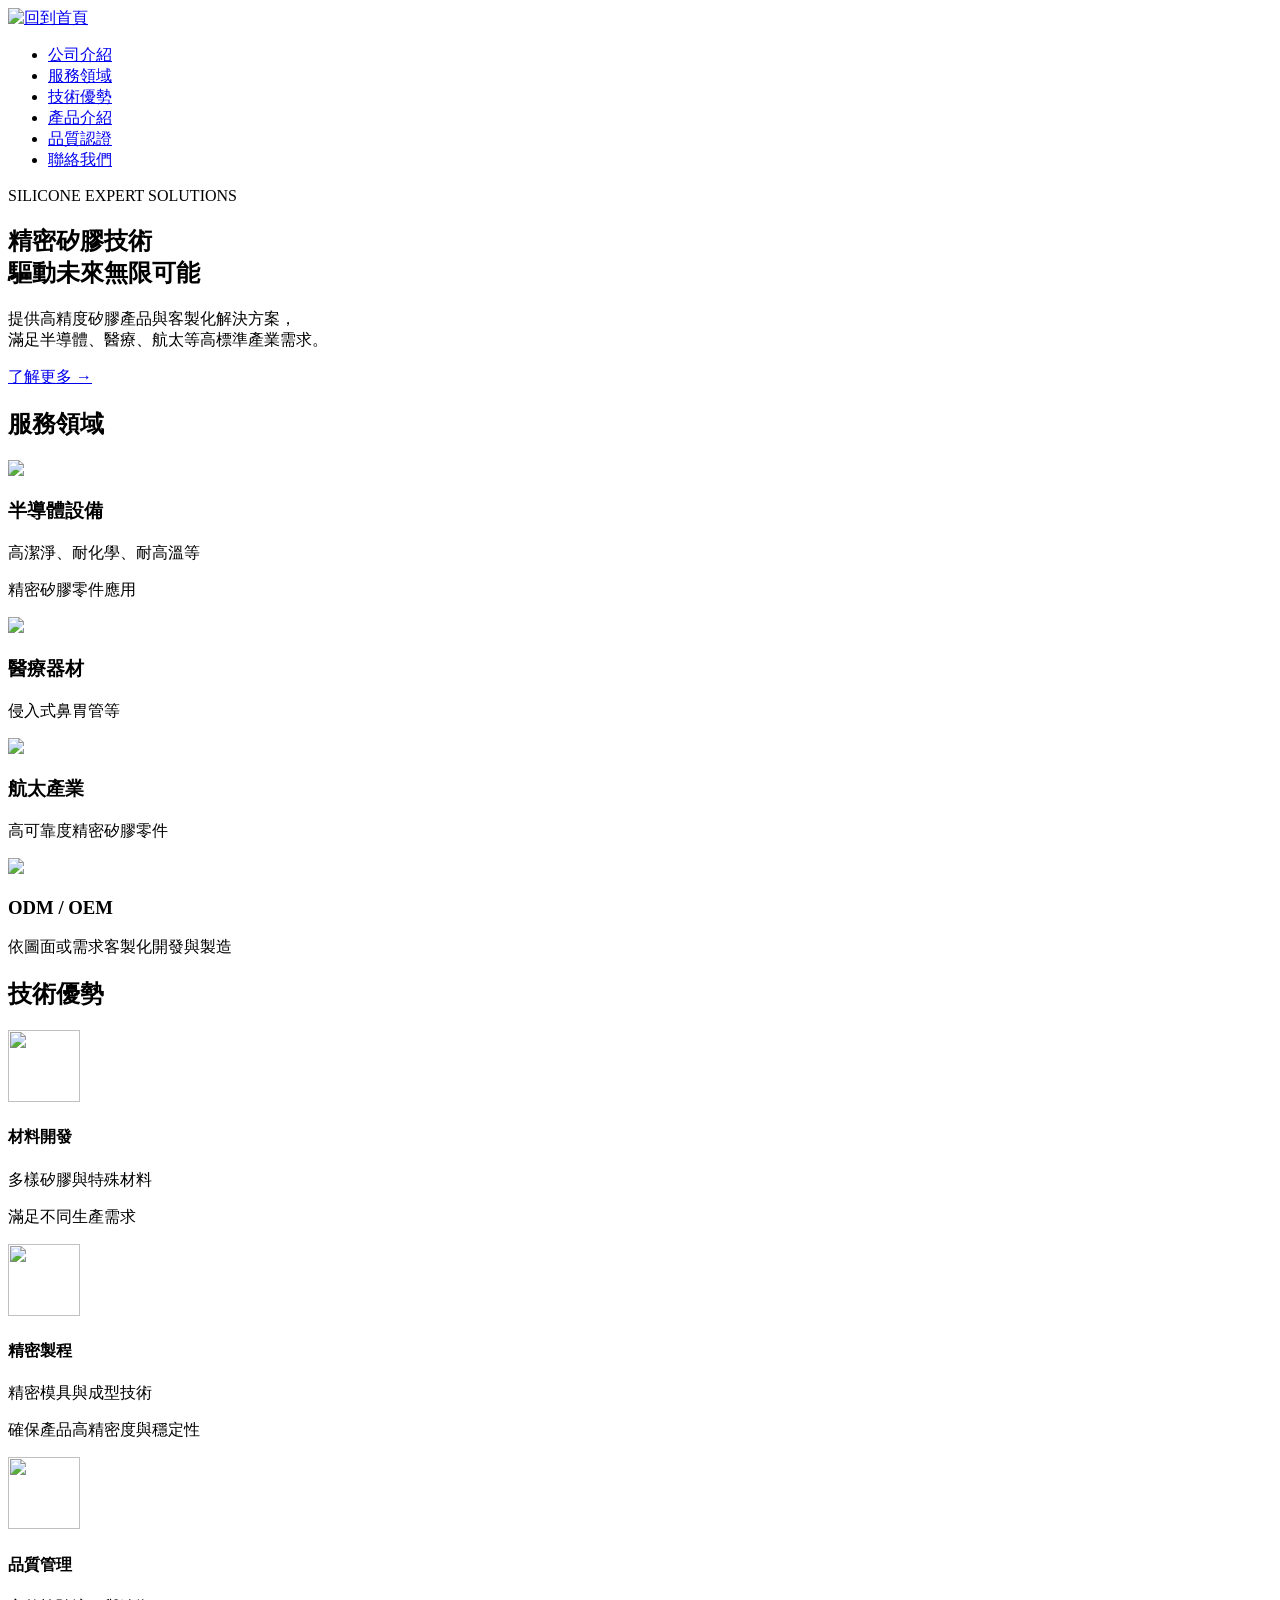
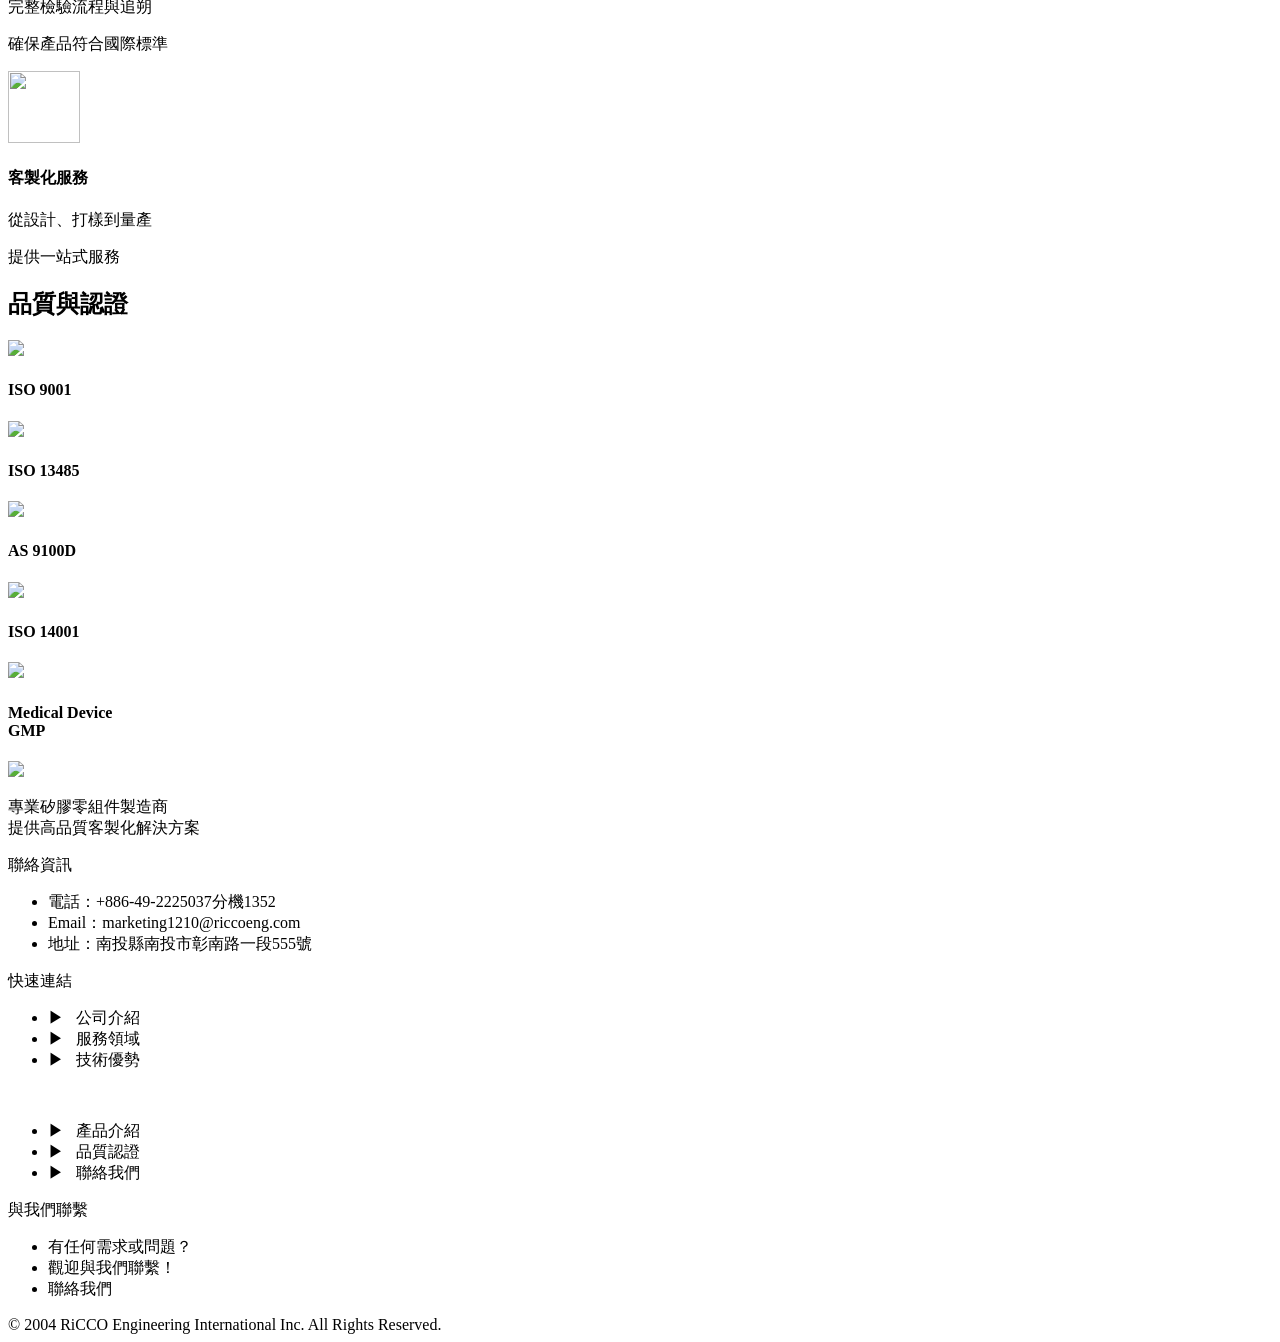
==== index.html @ 985fc5c7 "Add files via upload" ====
<!DOCTYPE html>
<html lang="zh-Hant">
<head>

<meta charset="UTF-8">
<meta name="viewport" content="width=device-width, initial-scale=1.0">
<title>瀛海矽康科技股份有限公司 | RiCCO Engineering International Inc.</title>    
<link rel="icon" href="images/favicon.ico" type="image/x-icon">
<link rel="stylesheet" href="css/style.css">

</head>

<body>

<header>
    <div class="navbar">

        <div class="logo">
		<a href="index.html">
			<img src="images/RiCCO-LOGO(去背).png" alt="回到首頁" width="40%">
		</a>		
        </div>

        <ul class="menu">
            <li><a href="#">公司介紹</a></li>
            <li><a href="#">服務領域</a></li>
            <li><a href="#">技術優勢</a></li>
            <li><a href="#">產品介紹</a></li>
            <li><a href="#">品質認證</a></li>	
            <li><a href="#">聯絡我們</a></li>
        </ul>

    </div>
</header>

<section class="hero" 
style="background-image:url('images/官網首頁.png');">

    <div class="hero-content">

        <div class="hero-text">

            <div class="hero-small">
                SILICONE EXPERT SOLUTIONS
            </div>

            <h1>
                精密矽膠技術<br>
                驅動未來無限可能
            </h1>

            <p>
                提供高精度矽膠產品與客製化解決方案&#65292;<br>
                滿足半導體&#12289;醫療&#12289;航太等高標準產業需求&#12290;
			</p>

            <a href="#" class="btn">
                了解更多 →
            </a>

        </div>

    </div>

</section>

<section>

	<div class="container">

	<h2 class="section-title">
	服務領域
	</h2>

	<div class="services">

	<div class="card">
	<img src="images/首頁領域_半導體領域.png">
	<div class="card-body">
	<h3>半導體設備</h3>
	<p>高潔淨&#12289;耐化學&#12289;耐高溫等</p>
	<p>精密矽膠零件應用</p>
	</div>
	</div>

	<div class="card">
	<img src="images/首頁領域_醫療器材.png">
	<div class="card-body">
	<h3>醫療器材</h3>
	<p>侵入式鼻胃管等</p>
	</div>
	</div>

	<div class="card">
	<img src="images/首頁領域_航太.png">
	<div class="card-body">
	<h3>航太產業</h3>
	<p>高可靠度精密矽膠零件</p>
	</div>
	</div>

	<div class="card">
	<img src="images/首頁領域_ODM_OEM.png">
	<div class="card-body">
	<h3>ODM / OEM</h3>
	<p>依圖面或需求客製化開發與製造</p>
	</div>
	</div>

	</div>

	</div>

</section>

<section>

	<div class="container">

		<h2 class="section-title">
		技術優勢
		</h2>

		<div class="advantages">

			<div class="adv">

				<div class="icon">
				<img src="images/icon_材料開發.png" width="72" height="72">
				</div>

				<div class="display-v">
				<h4>材料開發</h4>
				<p>多樣矽膠與特殊材料</p>
				<p>滿足不同生產需求</p>
				</div>

			</div>

			<div class="adv">

				<div class="icon">
				<img src="images/icon_精密製程.png" width="72" height="72">
				</div>

				<div class="display-v">
				<h4>精密製程</h4>
				<p>精密模具與成型技術</p>
				<p>確保產品高精密度與穩定性</p>
				</div>

			</div>

			<div class="adv">

				<div class="icon">
				<img src="images/icon_品質管理.png" width="72" height="72">
				</div>

				<div class="display-v">
				<h4>品質管理</h4>
				<p>完整檢驗流程與追朔</p>
				<p>確保產品符合國際標準</p>
				</div>

			</div>

			<div class="adv">

				<div class="icon">
				<img src="images/icon_客製化服務.png" width="72" height="72">
				</div>

				<div class="display-v">
				<h4>客製化服務</h4>
				<p>從設計&#12289;打樣到量產</p>
				<p>提供一站式服務</p>
				</div>

			</div>

		</div>

	</div>

</section>

<section class="cert-area">

		<div class="container">

		<h2 class="section-title">
		品質與認證
		</h2>

		<div class="certs">

		<div class="cert">
		<img src="https://cdn-icons-png.flaticon.com/512/190/190411.png">
		<h4>ISO 9001</h4>
		</div>

		<div class="cert">
		<img src="https://cdn-icons-png.flaticon.com/512/190/190411.png">
		<h4>ISO 13485</h4>
		</div>

		<div class="cert">
		<img src="https://cdn-icons-png.flaticon.com/512/190/190411.png">
		<h4>AS 9100D</h4>
		</div>

		<div class="cert">
		<img src="https://cdn-icons-png.flaticon.com/512/190/190411.png">
		<h4>ISO 14001</h4>
		</div>

		<div class="cert">
		<img src="https://cdn-icons-png.flaticon.com/512/190/190411.png">
		<h4>Medical Device<br>GMP</h4>
		</div>

		</div>

	</div>

</section>

<footer>

	<div class="footer-grid">

		<div>
			<div class="logo">
			<img src="images/RiCCO-LOGO(去背).png" width="40%">
			</div>

			<p>
			專業矽膠零組件製造商<br>提供高品質客製化解決方案
			</p>
		</div>
		
		<div>
			<div class="footer-title">聯絡資訊</div>
			<ul>
			<li>電話：+886-49-2225037分機1352</li>
			<li>Email：marketing1210@riccoeng.com</li>
			<li>地址：南投縣南投市彰南路一段555號</li>
			</ul>
		</div>

		<div>
			<div class="footer-title">快速連結</div>
			<ul>
			<li>&#9654 &nbsp; 公司介紹</li>
			<li>&#9654 &nbsp; 服務領域</li>
			<li>&#9654 &nbsp; 技術優勢</li>
			</ul>
		</div>

		<div>
			<div class="footer-title">&nbsp;</div>
			<ul>
			<li>&#9654 &nbsp; 產品介紹</li>
			<li>&#9654 &nbsp; 品質認證</li>
			<li>&#9654 &nbsp; 聯絡我們</li>
			</ul>
		</div>

		<div>
			<div class="footer-title">與我們聯繫</div>
			<ul>
			<li>有任何需求或問題？</li>
			<li>觀迎與我們聯繫！</li>
			<li>聯絡我們</li>
			</ul>
		</div>


	</div>

	<div class="copyright">
	© 2004 RiCCO Engineering International Inc. All Rights Reserved.
	</div>

</footer>

</body>
</html>
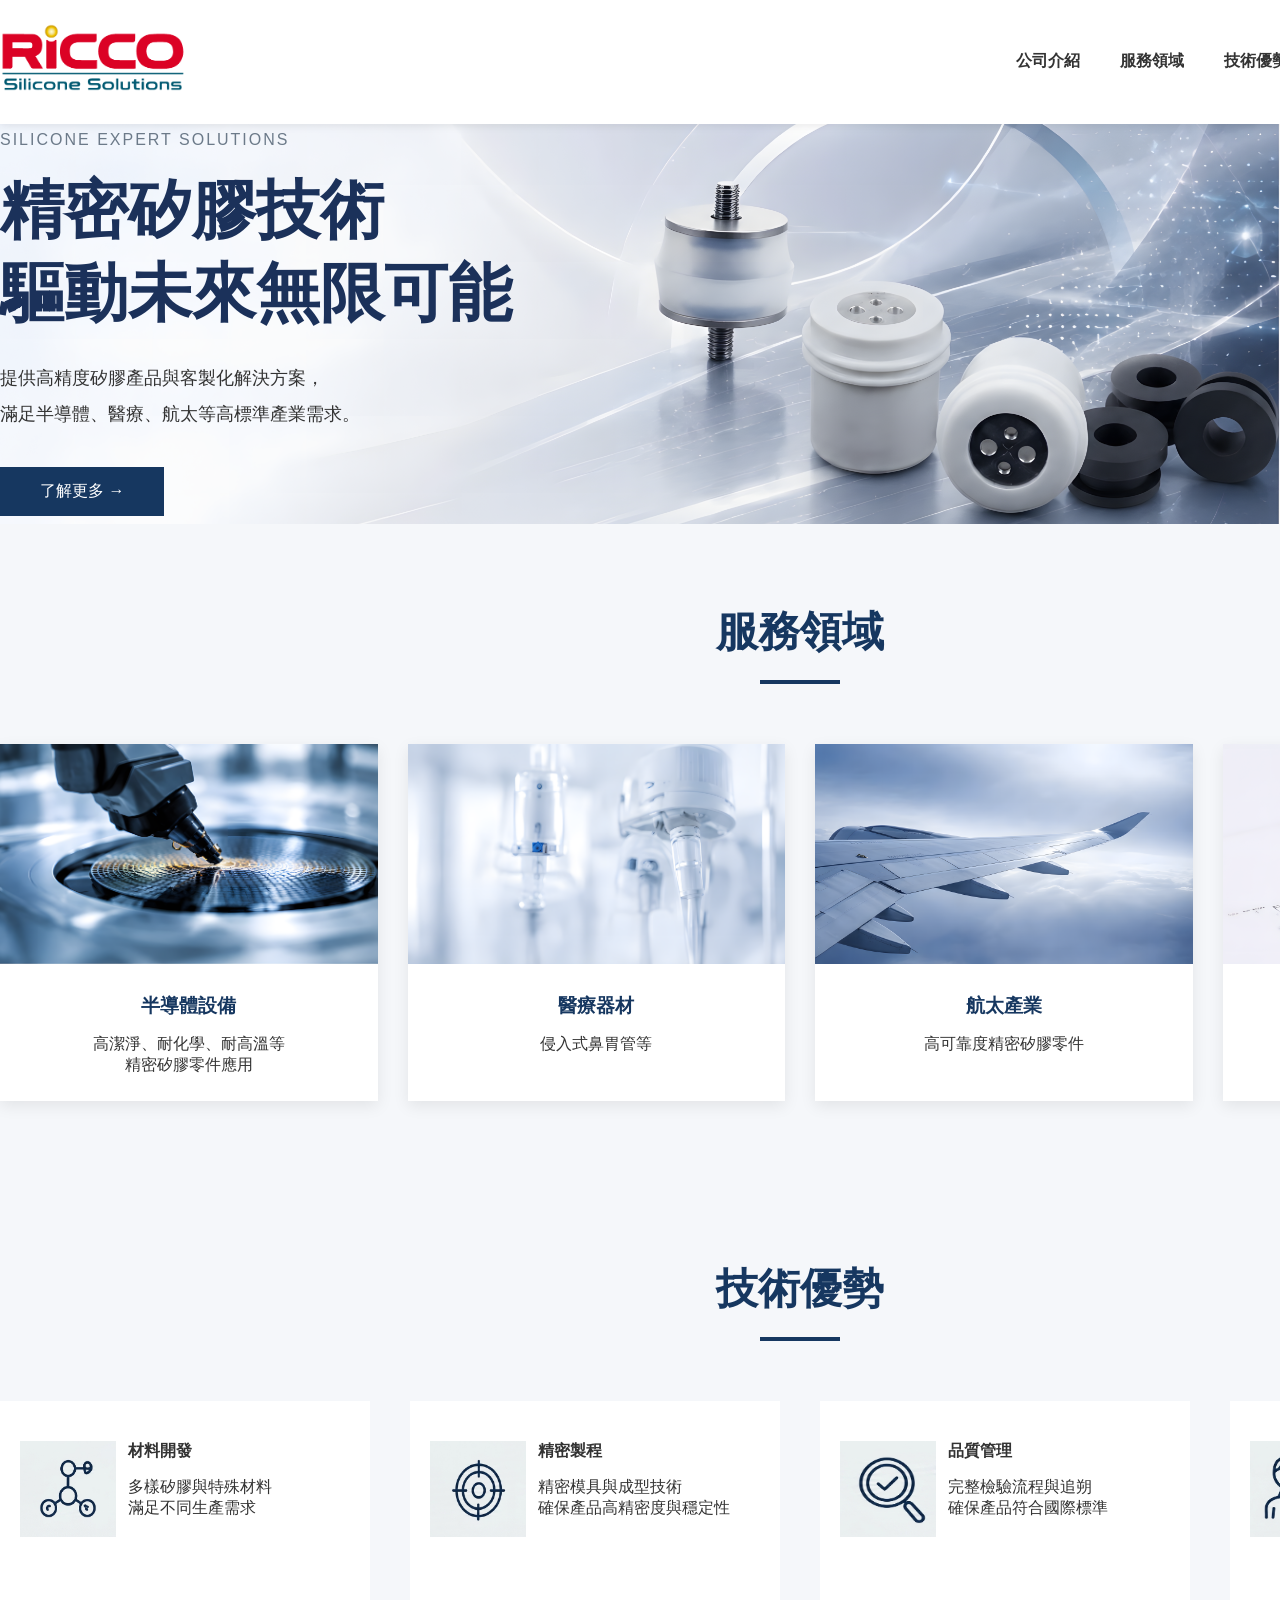
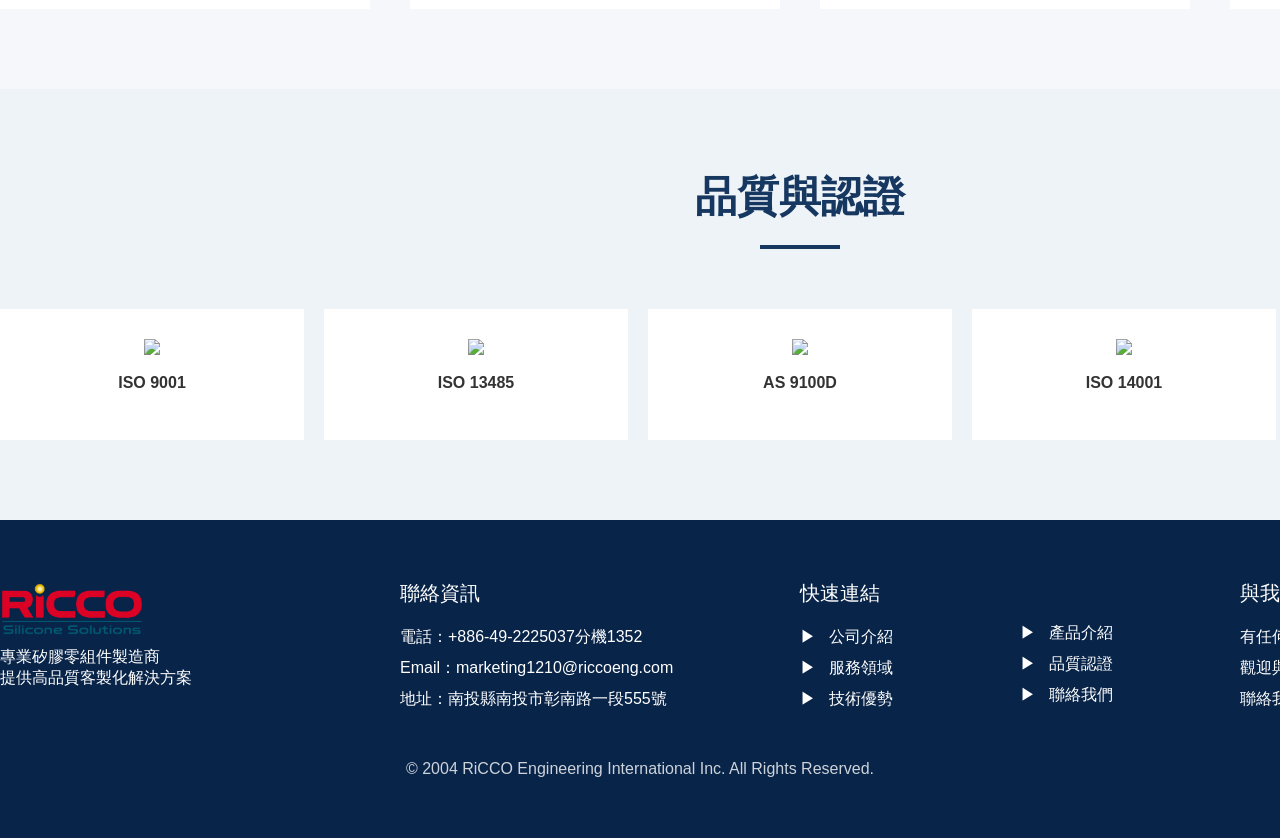
==== commit f59c87a5: "Add files via upload" ====
--- a/index.html
+++ b/index.html
@@ -22,11 +22,11 @@
         </div>
 
         <ul class="menu">
-            <li><a href="#">公司介紹</a></li>
+            <li><a href="company.html">公司介紹</a></li>
             <li><a href="#">服務領域</a></li>
             <li><a href="#">技術優勢</a></li>
-            <li><a href="#">產品介紹</a></li>
-            <li><a href="#">品質認證</a></li>	
+            <li><a href="product.html">產品介紹</a></li>
+            <li><a href="quality.html">品質認證</a></li>	
             <li><a href="#">聯絡我們</a></li>
         </ul>
 
@@ -126,7 +126,7 @@
 			<div class="adv">
 
 				<div class="icon">
-				<img src="images/icon_材料開發.png" width="72" height="72">
+				<img src="images/icon_材料開發.png" width="96" height="96">
 				</div>
 
 				<div class="display-v">
@@ -140,7 +140,7 @@
 			<div class="adv">
 
 				<div class="icon">
-				<img src="images/icon_精密製程.png" width="72" height="72">
+				<img src="images/icon_精密製程.png" width="96" height="96">
 				</div>
 
 				<div class="display-v">
@@ -154,7 +154,7 @@
 			<div class="adv">
 
 				<div class="icon">
-				<img src="images/icon_品質管理.png" width="72" height="72">
+				<img src="images/icon_品質管理.png" width="96" height="96">
 				</div>
 
 				<div class="display-v">
@@ -168,7 +168,7 @@
 			<div class="adv">
 
 				<div class="icon">
-				<img src="images/icon_客製化服務.png" width="72" height="72">
+				<img src="images/icon_客製化服務.png" width="96" height="96">
 				</div>
 
 				<div class="display-v">
--- a/css/style.css
+++ b/css/style.css
@@ -0,0 +1,649 @@
+*{
+    margin:0;
+    padding:0;
+    box-sizing:border-box;
+    font-family:'Inter', 'Noto Sans TC',sans-serif;
+}
+
+body{
+    background:#f5f7fa;
+    color:#333;
+}
+
+
+/* ===== Header ===== */
+
+header{
+    background:#fff;
+    box-shadow:0 2px 8px rgba(0,0,0,.08);
+    position:sticky;
+    top:0;
+    z-index:1000;
+}
+
+.navbar{
+    width:1600px; /* 1200px */
+    margin:auto;
+    display:flex;
+    justify-content:space-between;
+    align-items:center;
+    padding:20px 0;
+}
+
+.logo{
+    font-size:40px;
+    font-weight:bold;
+    color:#d71920;
+}
+
+.logo span{
+    color:#004a99;
+    display:block;
+    font-size:18px;
+}
+
+.menu{
+    display:flex;
+    list-style:none;
+    gap:40px;
+}
+
+.menu a{
+    text-decoration:none;
+    color:#333;
+    font-weight:600;
+}
+
+.menu a:hover{
+    color:#0b4ea2;
+}
+
+/* ===== Hero ===== */
+
+.hero{
+    height:400px;  /* 650px */
+    background-size:cover;
+    background-position:center;
+    display:flex;
+    align-items:center;
+}
+
+/*
+
+.hero{
+    height:400px; 
+    background:    
+    url('images/官網首頁.png')
+    center/cover;
+}
+
+*/
+
+.hero-content{
+    width:1600px; /* 1200px */
+    margin:auto;
+    height:100%;
+    display:flex;
+    align-items:center;
+}
+
+.hero-text{
+    max-width:600px;
+}
+
+.hero-small{
+    color:#6c7a89;
+    letter-spacing:2px;
+    margin-bottom:20px;
+}
+
+.hero h1{
+    font-size:64px;
+    color:#1b315a;
+    line-height:1.3;
+}
+
+.hero p{
+    margin-top:25px;
+    line-height:2;
+    font-size:18px;
+}
+
+.btn{
+    display:inline-block;
+    margin-top:35px;
+    padding:14px 40px;
+    background:#163760;
+    color:white;
+    text-decoration:none;
+}
+
+/* ===== Section ===== */
+
+section{
+    padding:80px 0;
+}
+
+.container{
+    width:1600px; /* 1200px */
+    margin:auto;
+}
+
+.section-title{
+    text-align:center;
+    font-size:42px;
+    color:#163760;
+    margin-bottom:60px;
+}
+
+.section-title:after{
+    content:"";
+    display:block;
+    width:80px;
+    height:4px;
+    background:#163760;
+    margin:20px auto;
+}
+
+/* ===== Services ===== */
+
+.services{
+    display:grid;
+    grid-template-columns:repeat(4,1fr);
+    gap:30px;
+}
+
+.card{
+    background:white;
+    overflow:hidden;
+    box-shadow:0 5px 15px rgba(0,0,0,.08);
+    transition:.3s;
+}
+
+.card:hover{
+    transform:translateY(-8px);
+}
+
+.card img{
+    width:100%;
+    height:220px;
+    object-fit:cover;
+}
+
+.card-body{
+    padding:25px;
+    text-align:center;
+}
+
+.card-body h3{
+    color:#163760;
+    margin-bottom:15px;
+}
+
+
+
+
+/* ===== Advantages ===== */
+
+.advantages{
+    display:grid;
+    grid-template-columns:repeat(4,1fr);
+    gap:40px;
+}
+
+.adv{
+	display:flex;
+    text-align:center;
+    background:white;
+    padding:40px 20px;
+	gap: 12px;	
+	
+}
+
+.icon{
+    font-size:50px;
+    color:#163760;
+    margin-bottom:20px;
+}
+
+.display-v{
+	display:flex;
+	flex-direction: column;
+	align-items: flex-start;	
+}
+
+
+.adv h4{
+    margin-bottom:15px;
+}
+
+/* ===== Certifications ===== */
+
+.cert-area{
+    background:#eef3f8;
+}
+
+.certs{
+    display:grid;
+    grid-template-columns:repeat(5,1fr);
+    gap:20px;
+}
+
+.cert{
+    background:white;
+    padding:30px;
+    text-align:center;
+}
+
+.cert img{
+    width:90px;
+    margin-bottom:15px;
+}
+
+/* ===== Footer ===== */
+
+footer{
+    background:#082449;
+    color:white;
+    padding:60px 0;
+}
+
+.footer-grid{
+    width:1600px;  /* 1200px */
+    margin:auto;
+    display:grid;
+    grid-template-columns:2fr 2fr 1fr 1fr 2fr;
+    gap:40px;
+}
+
+.footer-title{
+    margin-bottom:20px;
+    font-size:20px;
+}
+
+footer ul{
+    list-style:none;
+}
+
+footer li{
+    margin-bottom:10px;
+}
+
+footer a{
+    color:white;
+    text-decoration:none;
+}
+
+.copyright{
+    text-align:center;
+    margin-top:40px;
+    opacity:.8;
+}
+
+/* ===== Responsive ===== */
+
+@media(max-width:1200px){
+
+.container,
+.navbar,
+.footer-grid,
+.hero-content{
+    width:95%;
+}
+
+.services,
+.advantages,
+.certs{
+    grid-template-columns:repeat(2,1fr);
+}
+
+.hero h1{
+    font-size:48px;
+}
+}
+
+@media(max-width:768px){
+
+.menu{
+    display:none;
+}
+
+.services,
+.advantages,
+.certs{
+    grid-template-columns:1fr;
+}
+
+.hero{
+    height:500px;
+}
+
+.hero h1{
+    font-size:36px;
+}
+
+}
+
+/* =========================
+   Quality Page
+========================= */
+/*
+.quality-banner{
+    background:#eef4fa;
+    padding:80px 0;
+}
+*/
+.quality-banner{
+    height:400px;  /* 650px */
+    background-size:cover;
+    background-position:center;
+    display:flex;
+    align-items:center;
+}
+
+.quality-banner h1{
+    color:#163760;
+    font-size:58px;
+}
+
+.cert-summary{
+    padding:80px 0;
+}
+
+.cert-icons{
+    display:grid;
+    grid-template-columns:repeat(5,1fr);
+    gap:25px;
+}
+
+.cert-icon{
+    background:white;
+    border:1px solid #ddd;
+    text-align:center;
+    padding:30px;
+}
+
+.cert-icon img{
+    height:80px;
+    margin:auto;
+}
+
+.cert-gallery{
+    background:#fafafa;
+    padding:80px 0;
+}
+
+.gallery-grid{
+    display:grid;
+    grid-template-columns:repeat(4,1fr);
+    gap:25px;
+}
+
+.gallery-card{
+    background:white;
+    border:1px solid #ddd;
+}
+
+.gallery-card img{
+    height:280px;
+    width:100%;
+    object-fit:contain;
+}
+
+.gallery-info{
+    padding:20px;
+}
+
+
+/* =========================
+   Product Page
+========================= */
+
+/*
+.product-banner{
+    background:#eef4fa;
+    padding:80px 0;
+}
+*/
+
+.product-banner{
+    height:400px;  /* 650px */
+    background-size:cover;
+    background-position:center;
+    display:flex;
+    align-items:center;
+}
+
+.product-banner h1{
+    color:#163760;
+    font-size:58px;
+}
+
+.product-category{
+    padding:80px 0;
+}
+
+.category-grid{
+    display:grid;
+    grid-template-columns:repeat(3,1fr);
+    gap:25px;
+}
+
+.category-card{
+    border:1px solid #ddd;
+    background:white;
+    transition:.3s;
+}
+
+.category-card:hover{
+    transform:translateY(-5px);
+}
+
+.category-card.active{
+    border:3px solid #163760;
+}
+
+.category-card img{
+    height:220px;
+    width:100%;
+    object-fit:cover;
+}
+
+.category-card h3{
+    padding:15px;
+    color:#163760;
+}
+
+.category-card p{
+    padding:0 15px 20px;
+}
+
+/* =========================
+   Product Gallery
+========================= */
+
+.product-section{
+    background:#fafafa;
+    padding:80px 0;
+}
+
+.product-grid{
+    display:grid;
+    grid-template-columns:repeat(4,1fr);
+    gap:25px;
+}
+
+.product-card{
+    background:white;
+    border:1px solid #ddd;
+    text-align:center;
+    padding:20px;
+}
+
+.product-card img{
+    height:180px;
+    object-fit:contain;
+}
+
+/* =========================
+   Custom Capability
+========================= */
+
+.custom-section{
+    padding:80px 0;
+}
+
+.custom-grid{
+    display:grid;
+    grid-template-columns:repeat(4,1fr);
+    gap:25px;
+}
+
+.custom-item{
+    background:white;
+    border:1px solid #ddd;
+    text-align:center;
+    padding:30px;
+}
+
+.custom-item .icon{
+    font-size:48px;
+    margin-bottom:15px;
+}
+
+
+/* =========================
+   Company Banner
+========================= */
+
+.company-banner{
+    background:#eef4fa;
+    padding:80px 0;
+}
+
+.company-banner-grid{
+    display:grid;
+    grid-template-columns:1fr 1fr;
+    gap:50px;
+    align-items:center;
+}
+
+.company-banner h1{
+    font-size:58px;
+    color:#163760;
+    margin-bottom:20px;
+}
+
+/* =========================
+   About Company
+========================= */
+
+.about-company{
+    padding:80px 0;
+}
+
+.about-grid{
+    display:grid;
+    grid-template-columns:1fr 1fr;
+    gap:50px;
+    align-items:center;
+}
+
+.about-grid h2{
+    color:#163760;
+    margin-bottom:20px;
+}
+
+/* =========================
+   Company Statistics
+========================= */
+
+.company-statistics{
+    background:#f7f9fc;
+    padding:80px 0;
+}
+
+.stats-grid{
+    display:grid;
+    grid-template-columns:repeat(4,1fr);
+    gap:25px;
+}
+
+.stat-card{
+    background:white;
+    text-align:center;
+    padding:40px 20px;
+}
+
+.stat-card .number{
+    font-size:48px;
+    color:#163760;
+    font-weight:bold;
+}
+
+.stat-card .title{
+    margin-top:10px;
+}
+
+/* =========================
+   Vision
+========================= */
+
+.vision-section{
+    padding:80px 0;
+}
+
+.vision-grid{
+    display:grid;
+    grid-template-columns:repeat(3,1fr);
+    gap:25px;
+}
+
+.vision-card{
+    background:white;
+    border:1px solid #ddd;
+    padding:35px;
+}
+
+.vision-card h3{
+    color:#163760;
+    margin-bottom:15px;
+}
+
+/* =========================
+   Company Info
+========================= */
+
+.company-information{
+    background:#f7f9fc;
+    padding:80px 0;
+}
+
+.info-grid{
+    display:grid;
+    grid-template-columns:1fr 1fr;
+    gap:40px;
+}
+
+.info-table{
+    width:100%;
+    border-collapse:collapse;
+}
+
+.info-table th{
+    background:#163760;
+    color:white;
+    width:180px;
+}
+
+.info-table th,
+.info-table td{
+    border:1px solid #ddd;
+    padding:15px;
+}
+
+.factory-image{
+    width:100%;
+    height:100%;
+    object-fit:cover;
+}
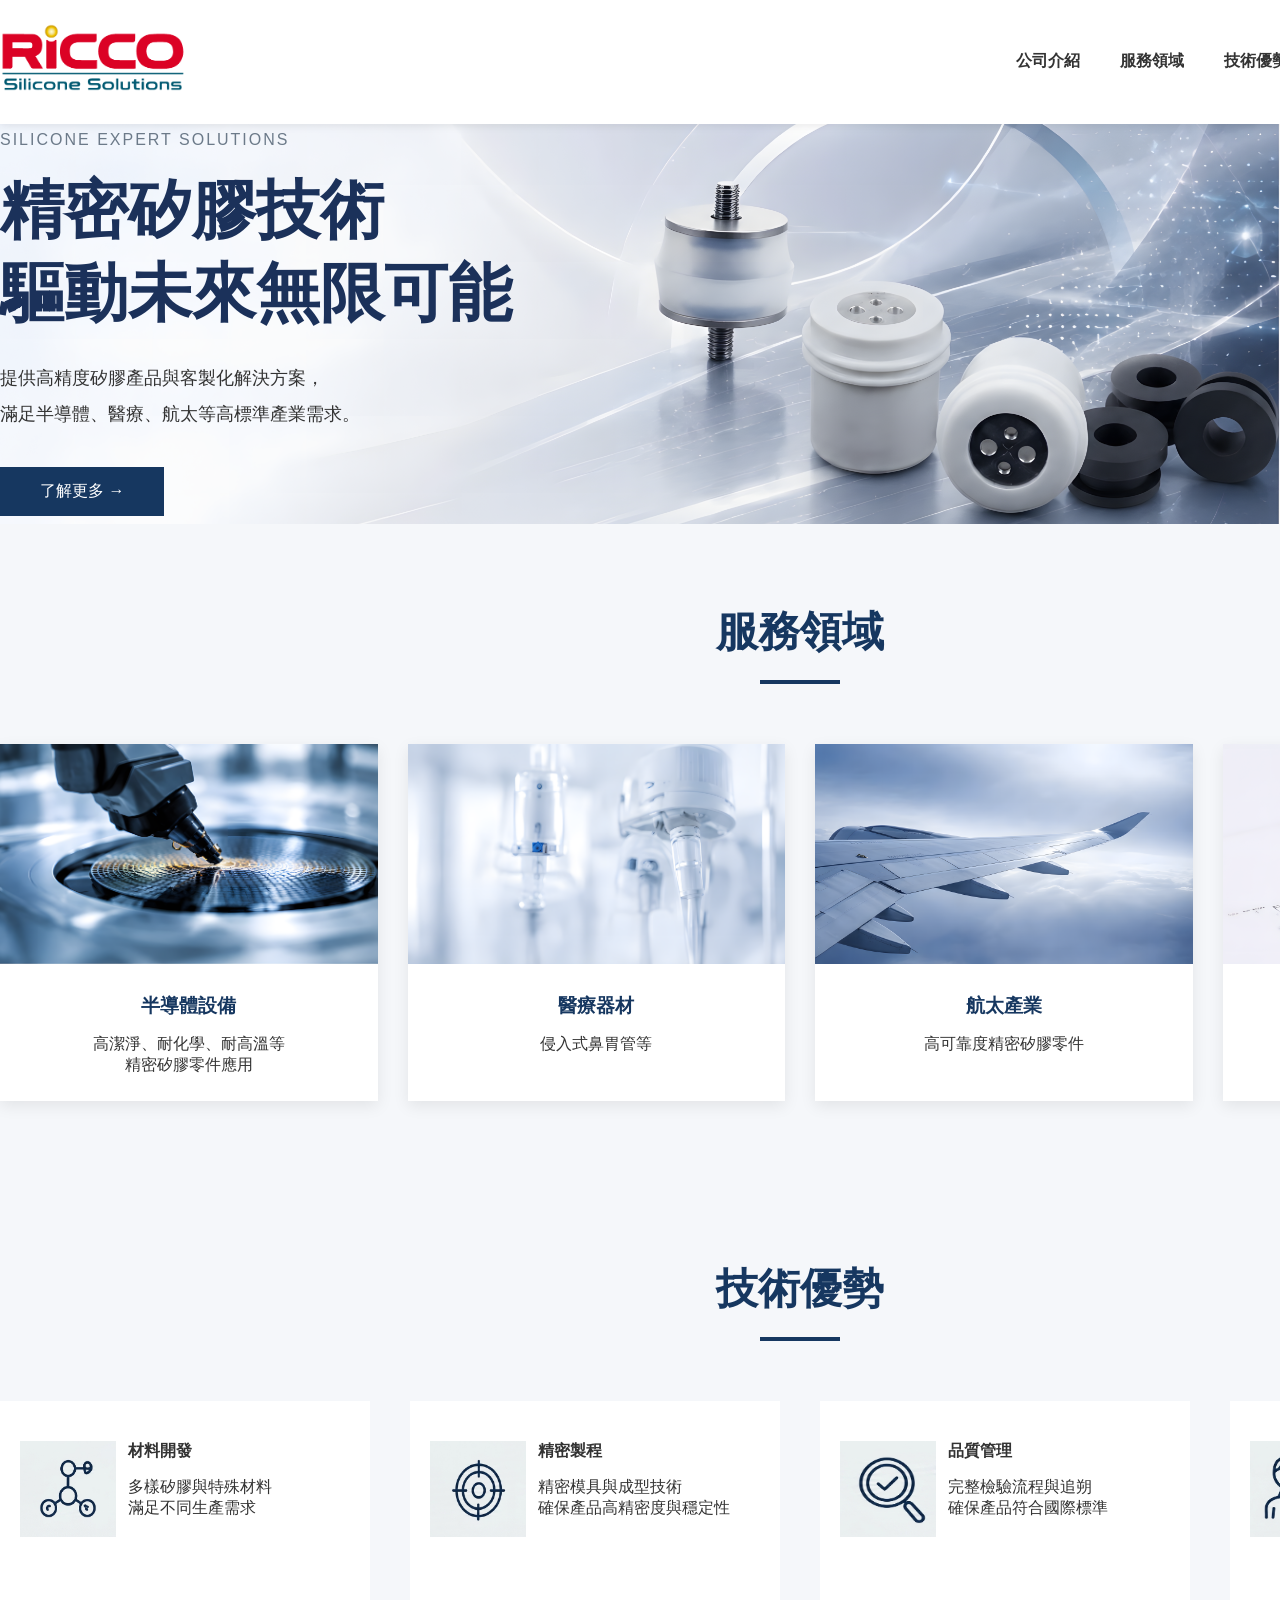
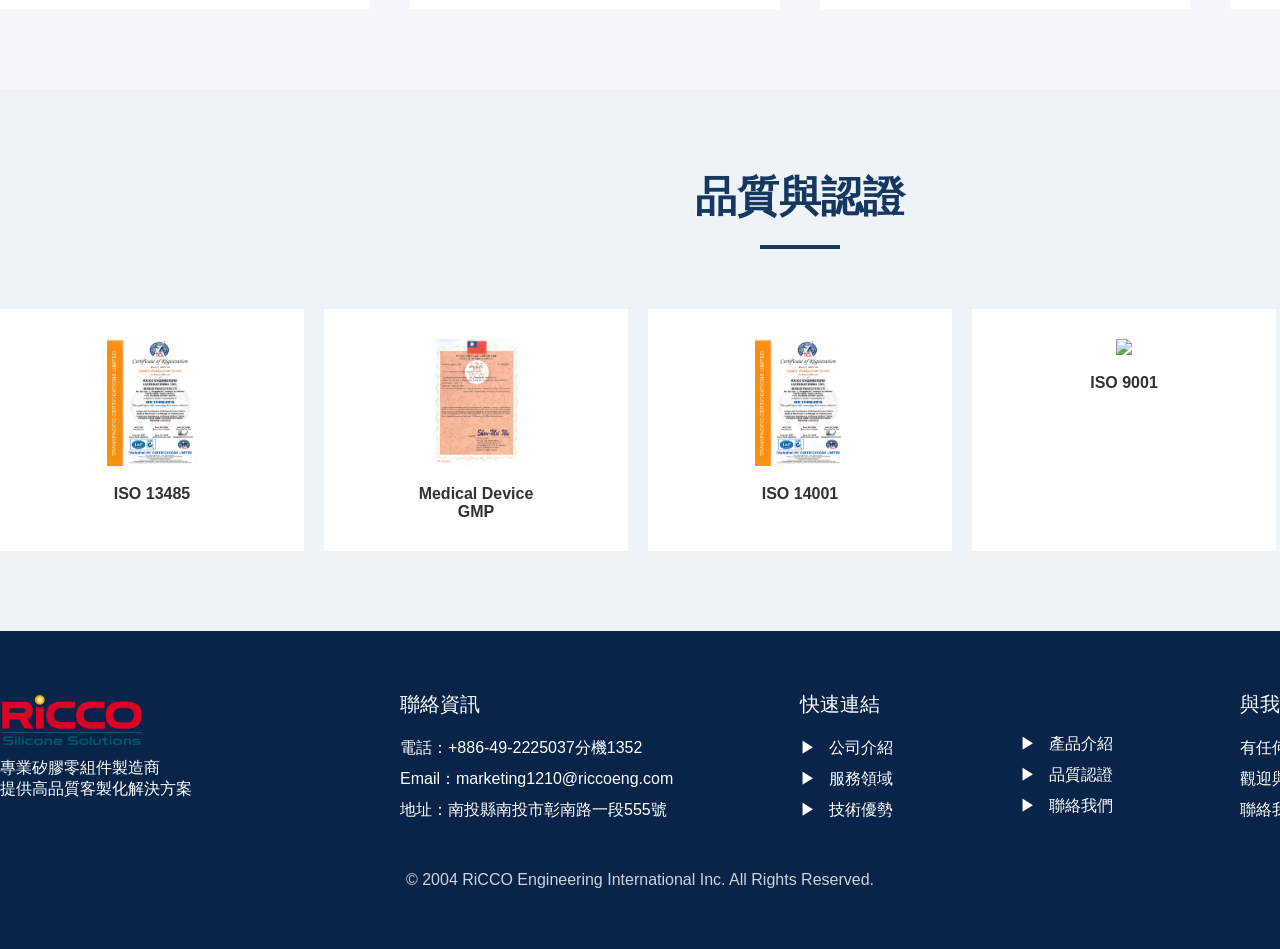
==== commit f5aa047a: "Add files via upload" ====
--- a/index.html
+++ b/index.html
@@ -194,6 +194,21 @@
 		</h2>
 
 		<div class="certs">
+		
+		<div class="cert">
+		<img src="images/ISO13485.png">
+		<h4>ISO 13485</h4>
+		</div>
+		
+		<div class="cert">
+		<img src="images/QMS.png">
+		<h4>Medical Device<br>GMP</h4>
+		</div>		
+		
+		<div class="cert">
+		<img src="images/ISO13485.png">
+		<h4>ISO 14001</h4>
+		</div>
 
 		<div class="cert">
 		<img src="https://cdn-icons-png.flaticon.com/512/190/190411.png">
@@ -202,23 +217,9 @@
 
 		<div class="cert">
 		<img src="https://cdn-icons-png.flaticon.com/512/190/190411.png">
-		<h4>ISO 13485</h4>
-		</div>
-
-		<div class="cert">
-		<img src="https://cdn-icons-png.flaticon.com/512/190/190411.png">
 		<h4>AS 9100D</h4>
 		</div>
 
-		<div class="cert">
-		<img src="https://cdn-icons-png.flaticon.com/512/190/190411.png">
-		<h4>ISO 14001</h4>
-		</div>
-
-		<div class="cert">
-		<img src="https://cdn-icons-png.flaticon.com/512/190/190411.png">
-		<h4>Medical Device<br>GMP</h4>
-		</div>
 
 		</div>
 
@@ -252,7 +253,7 @@
 		<div>
 			<div class="footer-title">快速連結</div>
 			<ul>
-			<li>&#9654 &nbsp; 公司介紹</li>
+			<li><a href="company.html">&#9654 &nbsp; 公司介紹</a></li>
 			<li>&#9654 &nbsp; 服務領域</li>
 			<li>&#9654 &nbsp; 技術優勢</li>
 			</ul>
@@ -261,11 +262,11 @@
 		<div>
 			<div class="footer-title">&nbsp;</div>
 			<ul>
-			<li>&#9654 &nbsp; 產品介紹</li>
-			<li>&#9654 &nbsp; 品質認證</li>
+			<li><a href="product.html">&#9654 &nbsp; 產品介紹</a></li>
+			<li><a href="quality.html">&#9654 &nbsp; 品質認證</a></li>
 			<li>&#9654 &nbsp; 聯絡我們</li>
 			</ul>
-		</div>
+		</div>		
 
 		<div>
 			<div class="footer-title">與我們聯繫</div>
--- a/css/style.css
+++ b/css/style.css
@@ -145,6 +145,14 @@
     margin:20px auto;
 }
 
+.center-floating-icon {
+  /* position: absolute;  絕對定位 */
+  z-index: 2; /* 確保圖案在最上層 */
+  /* top: 50%;  先移至容器正中央 */
+  /* transform: translate(-50%, -50%);  精準對齊中心點 */
+}
+
+
 /* ===== Services ===== */
 
 .services{
@@ -217,6 +225,10 @@
     margin-bottom:15px;
 }
 
+
+
+
+
 /* ===== Certifications ===== */
 
 .cert-area{
@@ -239,6 +251,9 @@
     width:90px;
     margin-bottom:15px;
 }
+
+
+
 
 /* ===== Footer ===== */
 
@@ -517,9 +532,17 @@
 ========================= */
 
 .company-banner{
-    background:#eef4fa;
-    padding:80px 0;
-}
+    /*background:#eef4fa;*/
+    /*padding:80px 0;*/	
+	
+	height:400px;  /* 650px */
+    background-size:cover;
+    background-position:center;
+    display:flex;
+    align-items:center;
+	
+}
+
 
 .company-banner-grid{
     display:grid;
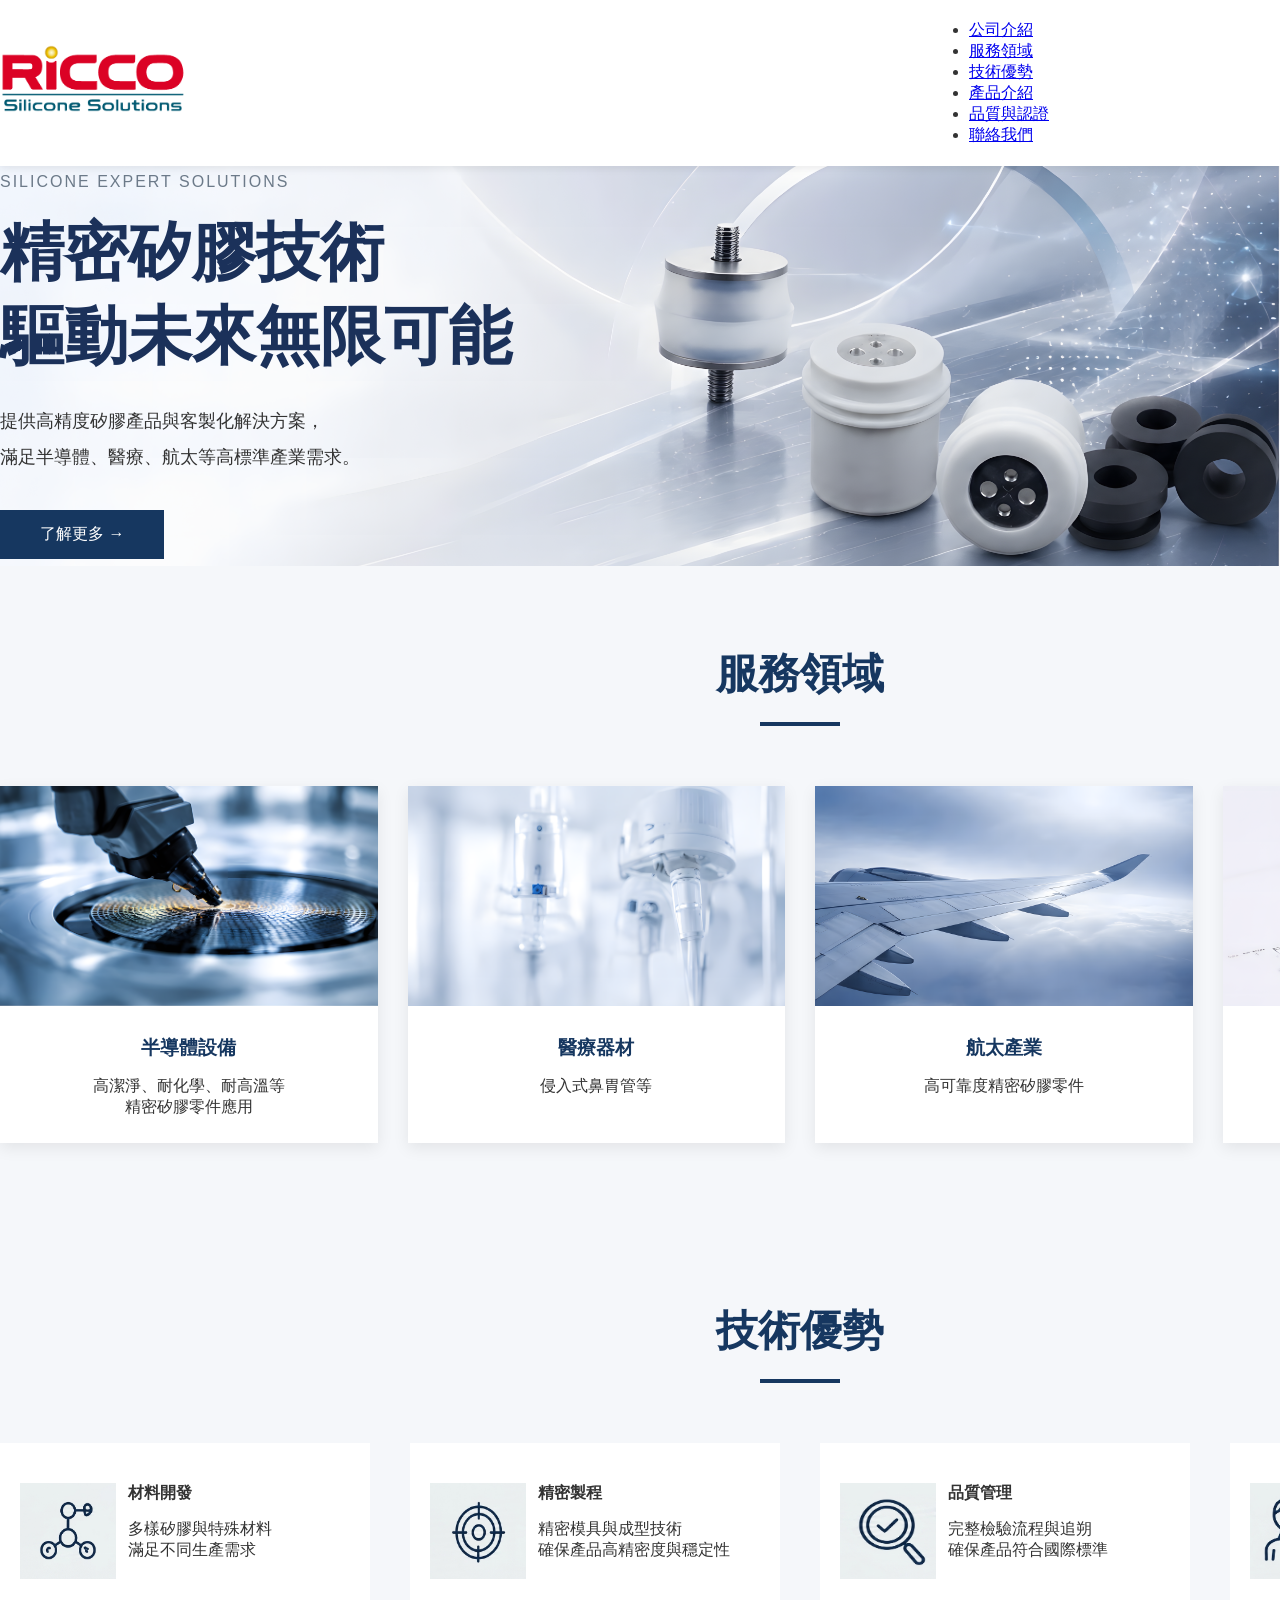
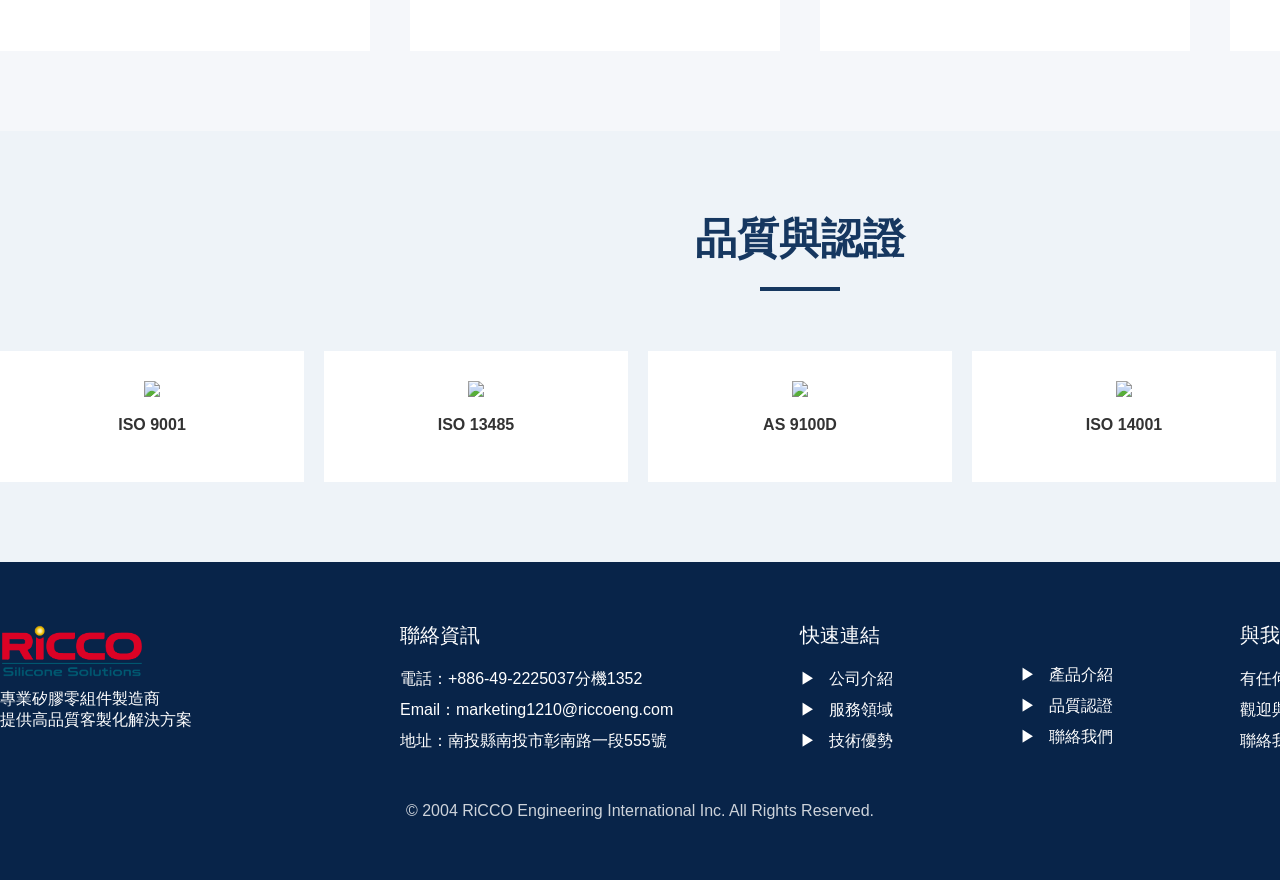
==== commit b1d6448b: "Add files via upload" ====
--- a/index.html
+++ b/index.html
@@ -13,6 +13,7 @@
 <body>
 
 <header>
+
     <div class="navbar">
 
         <div class="logo">
@@ -20,17 +21,51 @@
 			<img src="images/RiCCO-LOGO(去背).png" alt="回到首頁" width="40%">
 		</a>		
         </div>
-
-        <ul class="menu">
-            <li><a href="company.html">公司介紹</a></li>
-            <li><a href="#">服務領域</a></li>
-            <li><a href="#">技術優勢</a></li>
-            <li><a href="product.html">產品介紹</a></li>
-            <li><a href="quality.html">品質認證</a></li>	
-            <li><a href="#">聯絡我們</a></li>
-        </ul>
+		
+		<!-- HTML 選單結構 -->
+		<ul class="nav-menu">			
+			<li class="nav-item"><a href="company.html" class="nav-link" onclick="setActive(this)">公司介紹</a></li>
+			<li class="nav-item"><a href="#" class="nav-link" onclick="setActive(this)">服務領域</a></li>
+			<li class="nav-item"><a href="#" class="nav-link" onclick="setActive(this)">技術優勢</a></li>
+			<li class="nav-item"><a href="product.html" class="nav-link" onclick="setActive(this)">產品介紹</a></li>
+			<li class="nav-item"><a href="quality.html" class="nav-link" onclick="setActive(this)">品質與認證</a></li>
+			<li class="nav-item"><a href="https://www.surveycake.com/s/nxPva" target="_blank" class="nav-link" onclick="setActive(this)">聯絡我們</a></li>			
+		</ul>
+		
+		<!-- HTML 選單結構 -->
+		<ul class="nav-menu">	
+			<li class="nav-item"><a href="#" class="nav-link2 active" onclick="setActive2(this)">繁中</a></li>
+			<li class="nav-item"><a href="#" class="nav-link2" onclick="setActive2(this)">EN</a></li>
+			<li class="nav-item"><a href="#" class="nav-link2" onclick="setActive2(this)">日本語</a></li>
+			
+		</ul>
+
+		<!-- JavaScript 切換點擊狀態 -->
+		<script>
+			function setActive(element) {
+				// 移除所有項目的 active 類別
+				document.querySelectorAll('.nav-link').forEach(link => {
+					link.classList.remove('active');
+				});
+				// 為當前點擊的項目加上 active 類別
+				element.classList.add('active');
+			}
+		</script>
+		
+		<!-- JavaScript 切換點擊狀態 -->
+		<script>
+			function setActive2(element) {
+				// 移除所有項目的 active 類別
+				document.querySelectorAll('.nav-link2').forEach(link => {
+					link.classList.remove('active');
+				});
+				// 為當前點擊的項目加上 active 類別
+				element.classList.add('active');
+			}
+		</script>		
 
     </div>
+	
 </header>
 
 <section class="hero" 
@@ -74,38 +109,38 @@
 
 	<div class="services">
 
-	<div class="card">
-	<img src="images/首頁領域_半導體領域.png">
-	<div class="card-body">
-	<h3>半導體設備</h3>
-	<p>高潔淨&#12289;耐化學&#12289;耐高溫等</p>
-	<p>精密矽膠零件應用</p>
-	</div>
-	</div>
-
-	<div class="card">
-	<img src="images/首頁領域_醫療器材.png">
-	<div class="card-body">
-	<h3>醫療器材</h3>
-	<p>侵入式鼻胃管等</p>
-	</div>
-	</div>
-
-	<div class="card">
-	<img src="images/首頁領域_航太.png">
-	<div class="card-body">
-	<h3>航太產業</h3>
-	<p>高可靠度精密矽膠零件</p>
-	</div>
-	</div>
-
-	<div class="card">
-	<img src="images/首頁領域_ODM_OEM.png">
-	<div class="card-body">
-	<h3>ODM / OEM</h3>
-	<p>依圖面或需求客製化開發與製造</p>
-	</div>
-	</div>
+		<div class="card">
+		<img src="images/首頁領域_半導體領域.png">
+		<div class="card-body">
+		<h3>半導體設備</h3>
+		<p>高潔淨&#12289;耐化學&#12289;耐高溫等</p>
+		<p>精密矽膠零件應用</p>
+		</div>
+		</div>
+
+		<div class="card">
+		<img src="images/首頁領域_醫療器材.png">
+		<div class="card-body">
+		<h3>醫療器材</h3>
+		<p>侵入式鼻胃管等</p>
+		</div>
+		</div>
+
+		<div class="card">
+		<img src="images/首頁領域_航太.png">
+		<div class="card-body">
+		<h3>航太產業</h3>
+		<p>高可靠度精密矽膠零件</p>
+		</div>
+		</div>
+
+		<div class="card">
+		<img src="images/首頁領域_ODM_OEM.png">
+		<div class="card-body">
+		<h3>ODM / OEM</h3>
+		<p>依圖面或需求客製化開發與製造</p>
+		</div>
+		</div>
 
 	</div>
 
@@ -187,39 +222,38 @@
 
 <section class="cert-area">
 
-		<div class="container">
+	<div class="container">
 
 		<h2 class="section-title">
-		品質與認證
+			品質與認證
 		</h2>
 
 		<div class="certs">
 		
-		<div class="cert">
-		<img src="images/ISO13485.png">
-		<h4>ISO 13485</h4>
-		</div>
-		
-		<div class="cert">
-		<img src="images/QMS.png">
-		<h4>Medical Device<br>GMP</h4>
-		</div>		
-		
-		<div class="cert">
-		<img src="images/ISO13485.png">
-		<h4>ISO 14001</h4>
-		</div>
-
-		<div class="cert">
-		<img src="https://cdn-icons-png.flaticon.com/512/190/190411.png">
-		<h4>ISO 9001</h4>
-		</div>
-
-		<div class="cert">
-		<img src="https://cdn-icons-png.flaticon.com/512/190/190411.png">
-		<h4>AS 9100D</h4>
-		</div>
-
+			<div class="cert">
+			<img src="https://cdn-icons-png.flaticon.com/512/190/190411.png">
+			<h4>ISO 9001</h4>
+			</div>
+			
+			<div class="cert">
+			<img src="https://cdn-icons-png.flaticon.com/512/190/190411.png">
+			<h4>ISO 13485</h4>
+			</div>
+
+			<div class="cert">
+			<img src="https://cdn-icons-png.flaticon.com/512/190/190411.png">
+			<h4>AS 9100D</h4>
+			</div>
+			
+			<div class="cert">
+			<img src="https://cdn-icons-png.flaticon.com/512/190/190411.png">
+			<h4>ISO 14001</h4>
+			</div>
+			
+			<div class="cert">
+			<img src="images/GMP_LOG.jpg">
+			<h4>Medical Device<br>GMP</h4>
+			</div>	
 
 		</div>
 
@@ -264,7 +298,7 @@
 			<ul>
 			<li><a href="product.html">&#9654 &nbsp; 產品介紹</a></li>
 			<li><a href="quality.html">&#9654 &nbsp; 品質認證</a></li>
-			<li>&#9654 &nbsp; 聯絡我們</li>
+			<li><a href="https://www.surveycake.com/s/nxPva" target="_blank">&#9654 &nbsp; 聯絡我們</a></li>
 			</ul>
 		</div>		
 
@@ -273,7 +307,7 @@
 			<ul>
 			<li>有任何需求或問題？</li>
 			<li>觀迎與我們聯繫！</li>
-			<li>聯絡我們</li>
+			<li><a href="https://www.surveycake.com/s/nxPva" target="_blank"> 聯絡我們</a></li>
 			</ul>
 		</div>
 
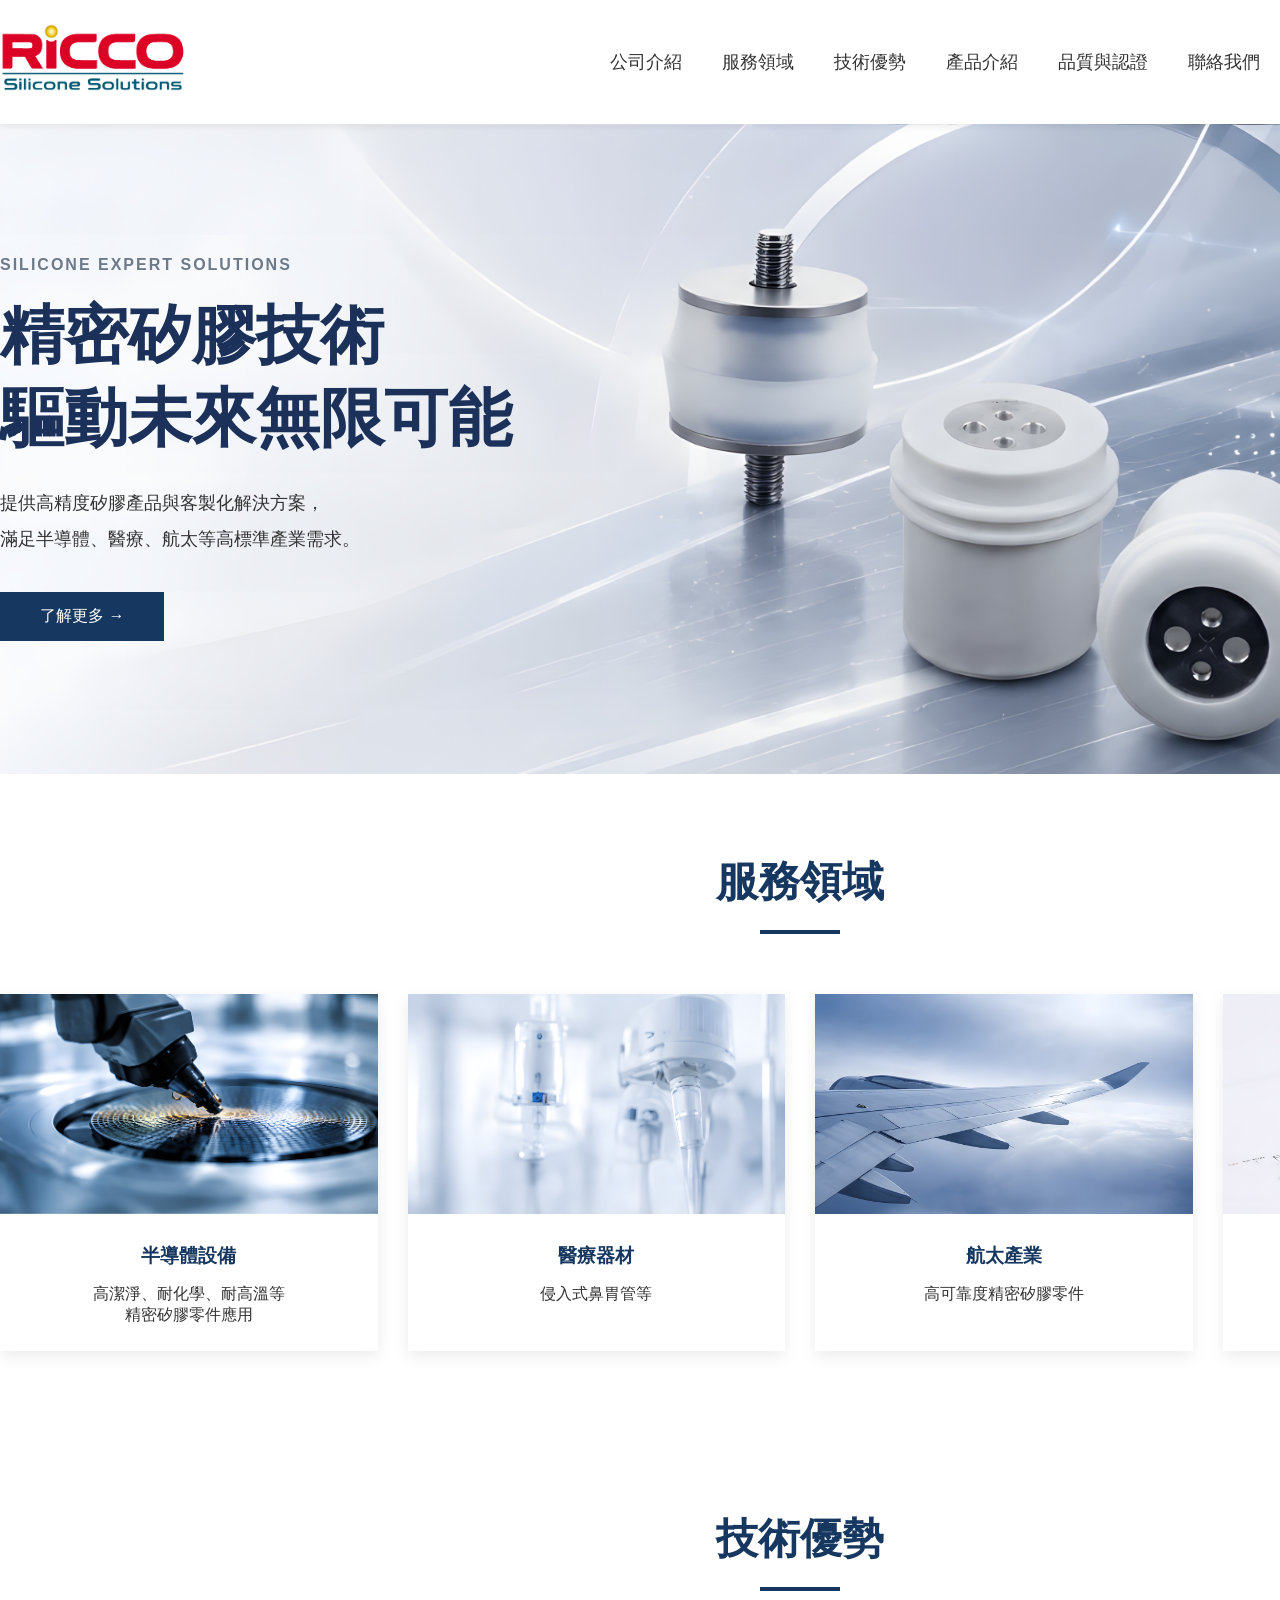
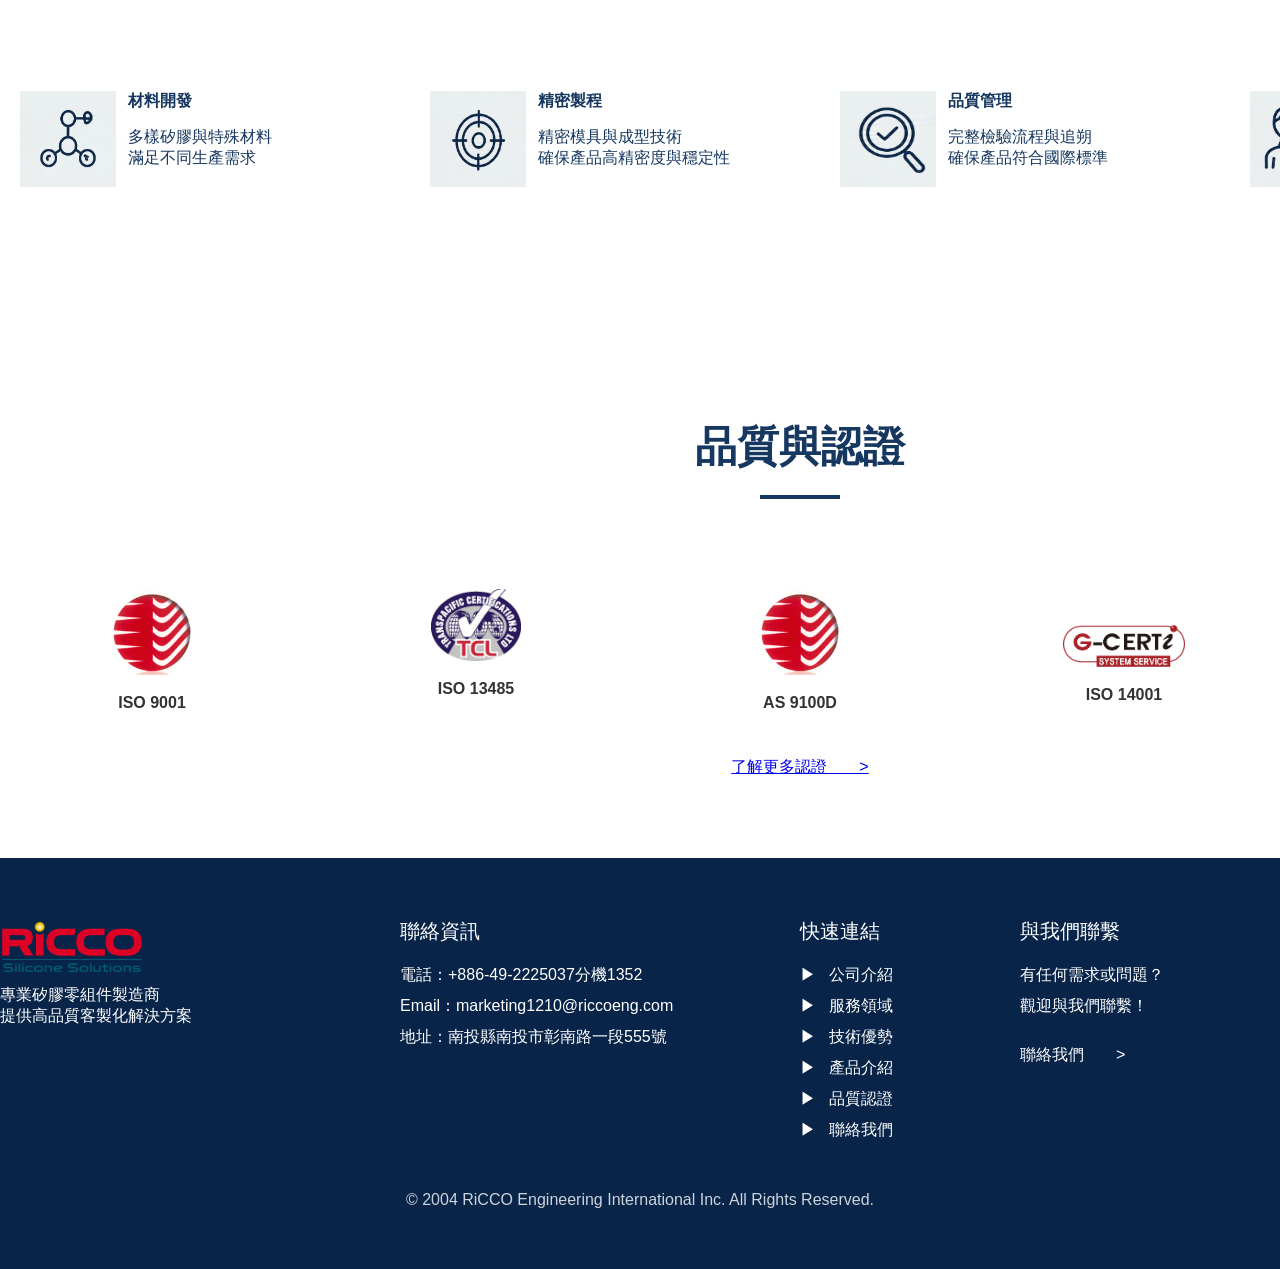
==== commit 85e63f53: "Add files via upload" ====
--- a/index.html
+++ b/index.html
@@ -15,13 +15,11 @@
 <header>
 
     <div class="navbar">
-
         <div class="logo">
-		<a href="index.html">
-			<img src="images/RiCCO-LOGO(去背).png" alt="回到首頁" width="40%">
-		</a>		
-        </div>
-		
+			<a href="index.html">
+				<img src="images/RiCCO-LOGO(去背).png" alt="回到首頁" width="40%">
+			</a>		
+        </div>		
 		<!-- HTML 選單結構 -->
 		<ul class="nav-menu">			
 			<li class="nav-item"><a href="company.html" class="nav-link" onclick="setActive(this)">公司介紹</a></li>
@@ -29,17 +27,14 @@
 			<li class="nav-item"><a href="#" class="nav-link" onclick="setActive(this)">技術優勢</a></li>
 			<li class="nav-item"><a href="product.html" class="nav-link" onclick="setActive(this)">產品介紹</a></li>
 			<li class="nav-item"><a href="quality.html" class="nav-link" onclick="setActive(this)">品質與認證</a></li>
-			<li class="nav-item"><a href="https://www.surveycake.com/s/nxPva" target="_blank" class="nav-link" onclick="setActive(this)">聯絡我們</a></li>			
-		</ul>
-		
+			<li class="nav-item"><a href="contact.html" class="nav-link" onclick="setActive(this)">聯絡我們</a></li>			
+		</ul>		
 		<!-- HTML 選單結構 -->
 		<ul class="nav-menu">	
 			<li class="nav-item"><a href="#" class="nav-link2 active" onclick="setActive2(this)">繁中</a></li>
 			<li class="nav-item"><a href="#" class="nav-link2" onclick="setActive2(this)">EN</a></li>
-			<li class="nav-item"><a href="#" class="nav-link2" onclick="setActive2(this)">日本語</a></li>
-			
+			<li class="nav-item"><a href="#" class="nav-link2" onclick="setActive2(this)">日本語</a></li>			
 		</ul>
-
 		<!-- JavaScript 切換點擊狀態 -->
 		<script>
 			function setActive(element) {
@@ -50,8 +45,7 @@
 				// 為當前點擊的項目加上 active 類別
 				element.classList.add('active');
 			}
-		</script>
-		
+		</script>		
 		<!-- JavaScript 切換點擊狀態 -->
 		<script>
 			function setActive2(element) {
@@ -62,8 +56,7 @@
 				// 為當前點擊的項目加上 active 類別
 				element.classList.add('active');
 			}
-		</script>		
-
+		</script>
     </div>
 	
 </header>
@@ -231,22 +224,23 @@
 		<div class="certs">
 		
 			<div class="cert">
-			<img src="https://cdn-icons-png.flaticon.com/512/190/190411.png">
+			<img src="images/AS9100D_LOG.png">
 			<h4>ISO 9001</h4>
 			</div>
 			
 			<div class="cert">
-			<img src="https://cdn-icons-png.flaticon.com/512/190/190411.png">
+			<img src="images/ISO13485_LOG.jpg">
 			<h4>ISO 13485</h4>
 			</div>
 
 			<div class="cert">
-			<img src="https://cdn-icons-png.flaticon.com/512/190/190411.png">
+			<img src="images/AS9100D_LOG.png">
 			<h4>AS 9100D</h4>
 			</div>
 			
 			<div class="cert">
-			<img src="https://cdn-icons-png.flaticon.com/512/190/190411.png">
+			<br><br>
+			<img src="images/ISO14000_LOG.gif" style="width: 50%; height: auto;">
 			<h4>ISO 14001</h4>
 			</div>
 			
@@ -256,7 +250,18 @@
 			</div>	
 
 		</div>
-
+		
+		  
+		<div style="display: flex; justify-content: center;">
+			<a href="quality.html" class="btn2">
+				了解更多認證&emsp;&emsp;>
+			</a>
+		</div>
+		
+		<!--
+		<img src="https://cdn-icons-png.flaticon.com/512/190/190411.png">
+		-->
+		
 	</div>
 
 </section>
@@ -264,12 +269,10 @@
 <footer>
 
 	<div class="footer-grid">
-
 		<div>
 			<div class="logo">
 			<img src="images/RiCCO-LOGO(去背).png" width="40%">
 			</div>
-
 			<p>
 			專業矽膠零組件製造商<br>提供高品質客製化解決方案
 			</p>
@@ -286,19 +289,13 @@
 
 		<div>
 			<div class="footer-title">快速連結</div>
-			<ul>
+			<ul class="grid-container">
 			<li><a href="company.html">&#9654 &nbsp; 公司介紹</a></li>
 			<li>&#9654 &nbsp; 服務領域</li>
-			<li>&#9654 &nbsp; 技術優勢</li>
-			</ul>
-		</div>
-
-		<div>
-			<div class="footer-title">&nbsp;</div>
-			<ul>
+			<li>&#9654 &nbsp; 技術優勢</li>	
 			<li><a href="product.html">&#9654 &nbsp; 產品介紹</a></li>
 			<li><a href="quality.html">&#9654 &nbsp; 品質認證</a></li>
-			<li><a href="https://www.surveycake.com/s/nxPva" target="_blank">&#9654 &nbsp; 聯絡我們</a></li>
+			<li><a href="contact.html">&#9654 &nbsp; 聯絡我們</a></li>
 			</ul>
 		</div>		
 
@@ -307,15 +304,16 @@
 			<ul>
 			<li>有任何需求或問題？</li>
 			<li>觀迎與我們聯繫！</li>
-			<li><a href="https://www.surveycake.com/s/nxPva" target="_blank"> 聯絡我們</a></li>
-			</ul>
-		</div>
-
-
+			<br>
+			<li><a href="contact.html" class="btn3">
+				聯絡我們&emsp;&emsp;>
+			</a></li>			
+			</ul>			
+		</div>
 	</div>
 
 	<div class="copyright">
-	© 2004 RiCCO Engineering International Inc. All Rights Reserved.
+		© 2004 RiCCO Engineering International Inc. All Rights Reserved.
 	</div>
 
 </footer>
--- a/css/style.css
+++ b/css/style.css
@@ -6,10 +6,10 @@
 }
 
 body{
-    background:#f5f7fa;
+    background:white;
     color:#333;
 }
-
+/* background:#f5f7fa; */
 
 /* ===== Header ===== */
 
@@ -58,18 +58,106 @@
     color:#0b4ea2;
 }
 
+/* 基礎選單樣式 */
+.nav-menu {
+	list-style: none;
+	display: flex;
+	gap: 40px;
+}
+/* 
+	gap: 30px;
+	padding: 0;
+	margin: 50px;	
+	font-family: Arial, sans-serif; 
+*/
+
+
+.nav-item {
+	position: relative;
+}
+
+.nav-link {
+	text-decoration: none;
+	color: #333;
+	font-size: 18px;
+	font-weight: 500;
+	padding: 8px 0;
+	display: block;
+}
+.nav-link2 {
+	text-decoration: none;
+	color: #333;
+	font-size: 18px;
+	font-weight: 500;
+	padding: 8px 0;
+	display: block;
+}
+
+/* 核心：使用偽元素 ::after 製作底線效果 */
+.nav-link::after {
+	content: '';
+	position: absolute;
+	left: 0;
+	bottom: 0;
+	width: 100%;
+	height: 3px;
+	background-color: #007bff; /* 底線顏色 */
+	transform: scaleX(0);       /* 預設隱藏（縮小至 0） */
+	transform-origin: bottom right;
+	transition: transform 0.3s ease; /* 動態滑出效果 */
+}
+
+/* 滑鼠懸停與點擊選取後的底線狀態 */
+.nav-link:hover::after,
+.nav-link.active::after {
+	transform: scaleX(1);       /* 顯示底線（放大至 1） */
+	transform-origin: bottom left;
+}
+
+/* 已選取項目的文字顏色 */
+.nav-link.active {
+	color: #007bff; 
+}
+
+/* 核心：使用偽元素 ::after 製作底線效果 */
+.nav-link2::after {
+	content: '';
+	position: absolute;
+	left: 0;
+	bottom: 0;
+	width: 100%;
+	height: 3px;
+	background-color: #007bff; /* 底線顏色 */
+	transform: scaleX(0);       /* 預設隱藏（縮小至 0） */
+	transform-origin: bottom right;
+	transition: transform 0.3s ease; /* 動態滑出效果 */
+}
+
+/* 滑鼠懸停與點擊選取後的底線狀態 */
+.nav-link2:hover::after,
+.nav-link2.active::after {
+	transform: scaleX(1);       /* 顯示底線（放大至 1） */
+	transform-origin: bottom left;
+}
+
+/* 已選取項目的文字顏色 */
+.nav-link2.active {
+	color: #007bff; 
+}
+
 /* ===== Hero ===== */
 
 .hero{
-    height:400px;  /* 650px */
+    height:650px;
+	
     background-size:cover;
     background-position:center;
     display:flex;
     align-items:center;
 }
+/* height:650px; */
 
 /*
-
 .hero{
     height:400px; 
     background:    
@@ -95,6 +183,7 @@
     color:#6c7a89;
     letter-spacing:2px;
     margin-bottom:20px;
+	font-weight: bold;
 }
 
 .hero h1{
@@ -199,13 +288,23 @@
     gap:40px;
 }
 
+.advantages2{
+    display:grid;
+    grid-template-columns:repeat(5,1fr);
+    gap:40px;
+}
+
 .adv{
 	display:flex;
     text-align:center;
     background:white;
     padding:40px 20px;
-	gap: 12px;	
-	
+	gap: 12px;		
+}
+
+.adv2 { 
+  margin: 0 auto;
+  padding: 20px;
 }
 
 .icon{
@@ -214,26 +313,74 @@
     margin-bottom:20px;
 }
 
+.display-h{
+	display:flex;
+	color:#163760;	
+	align-items: flex-start;	
+}
+
+
 .display-v{
 	display:flex;
+	color:#163760;
 	flex-direction: column;
 	align-items: flex-start;	
 }
 
+.display-v2{
+	display:flex;
+	color:#163760;
+	flex-direction: column;
+	align-items: flex-start; 	   
+	justify-content: center;  
+	height: 250px;            /* 必須設定容器高度 */	
+	text-align: start;
+}
 
 .adv h4{
     margin-bottom:15px;
 }
 
 
+/* 上半部：使用 Flexbox 左右排列 */
+.top-section {
+  display: flex;
+  align-items: center; /* 上下垂直置中 */
+  margin-bottom: 20px;
+}
+
+/* 上半部左邊 (圖示) */
+.left-icon {
+  flex: 0 0 100px; /* 固定寬度 100px */
+  margin-right: 20px;
+}
+.left-icon img {
+  width: 100%;
+  height: auto;
+}
+
+/* 上半部右邊 (文字) */
+.right-text {
+  flex: 1; /* 佔滿剩餘寬度 */
+}
+
+.bottom-section {
+  display: flex;
+  align-items: center; /* 上下垂直置中 */
+  margin-bottom: 20px;
+  text-align: center;
+}
+
+
 
 
 
 /* ===== Certifications ===== */
 
 .cert-area{
-    background:#eef3f8;
-}
+    background:white;
+}
+/* background:#eef3f8; */
 
 .certs{
     display:grid;
@@ -303,8 +450,9 @@
 .navbar,
 .footer-grid,
 .hero-content{
-    width:95%;
-}
+    width:100%;
+}
+/* width:95%; */
 
 .services,
 .advantages,
@@ -384,20 +532,21 @@
 }
 
 .cert-gallery{
-    background:#fafafa;
-    padding:80px 0;
-}
+    background:white;
+    padding:80px 0;
+}
+/* background:#fafafa; */
 
 .gallery-grid{
     display:grid;
-    grid-template-columns:repeat(4,1fr);
+    grid-template-columns:repeat(5,1fr);
     gap:25px;
 }
 
 .gallery-card{
     background:white;
     border:1px solid #ddd;
-}
+	text-align:center;}
 
 .gallery-card img{
     height:280px;
@@ -407,6 +556,7 @@
 
 .gallery-info{
     padding:20px;
+	vertical-align:center;
 }
 
 
@@ -478,9 +628,10 @@
 ========================= */
 
 .product-section{
-    background:#fafafa;
-    padding:80px 0;
-}
+    background:white;
+    padding:80px 0;
+}
+/* background:#fafafa; */
 
 .product-grid{
     display:grid;
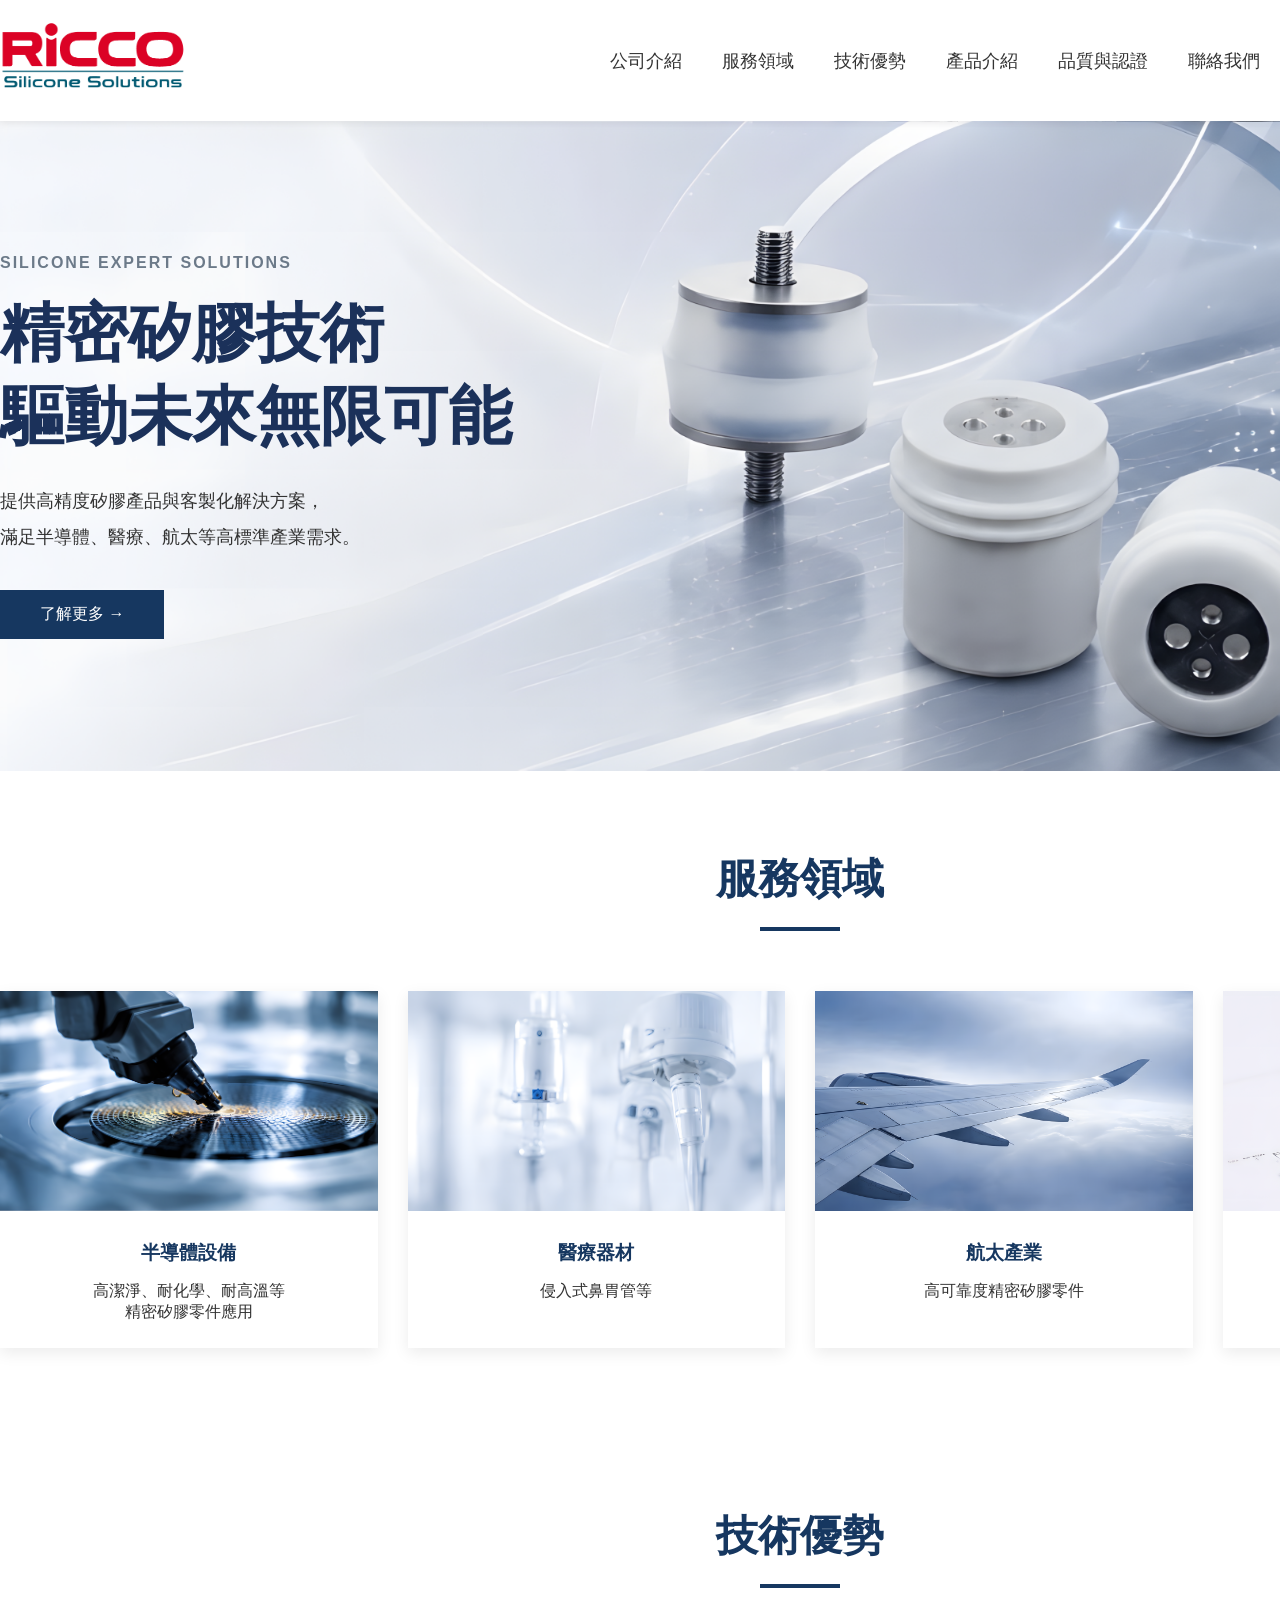
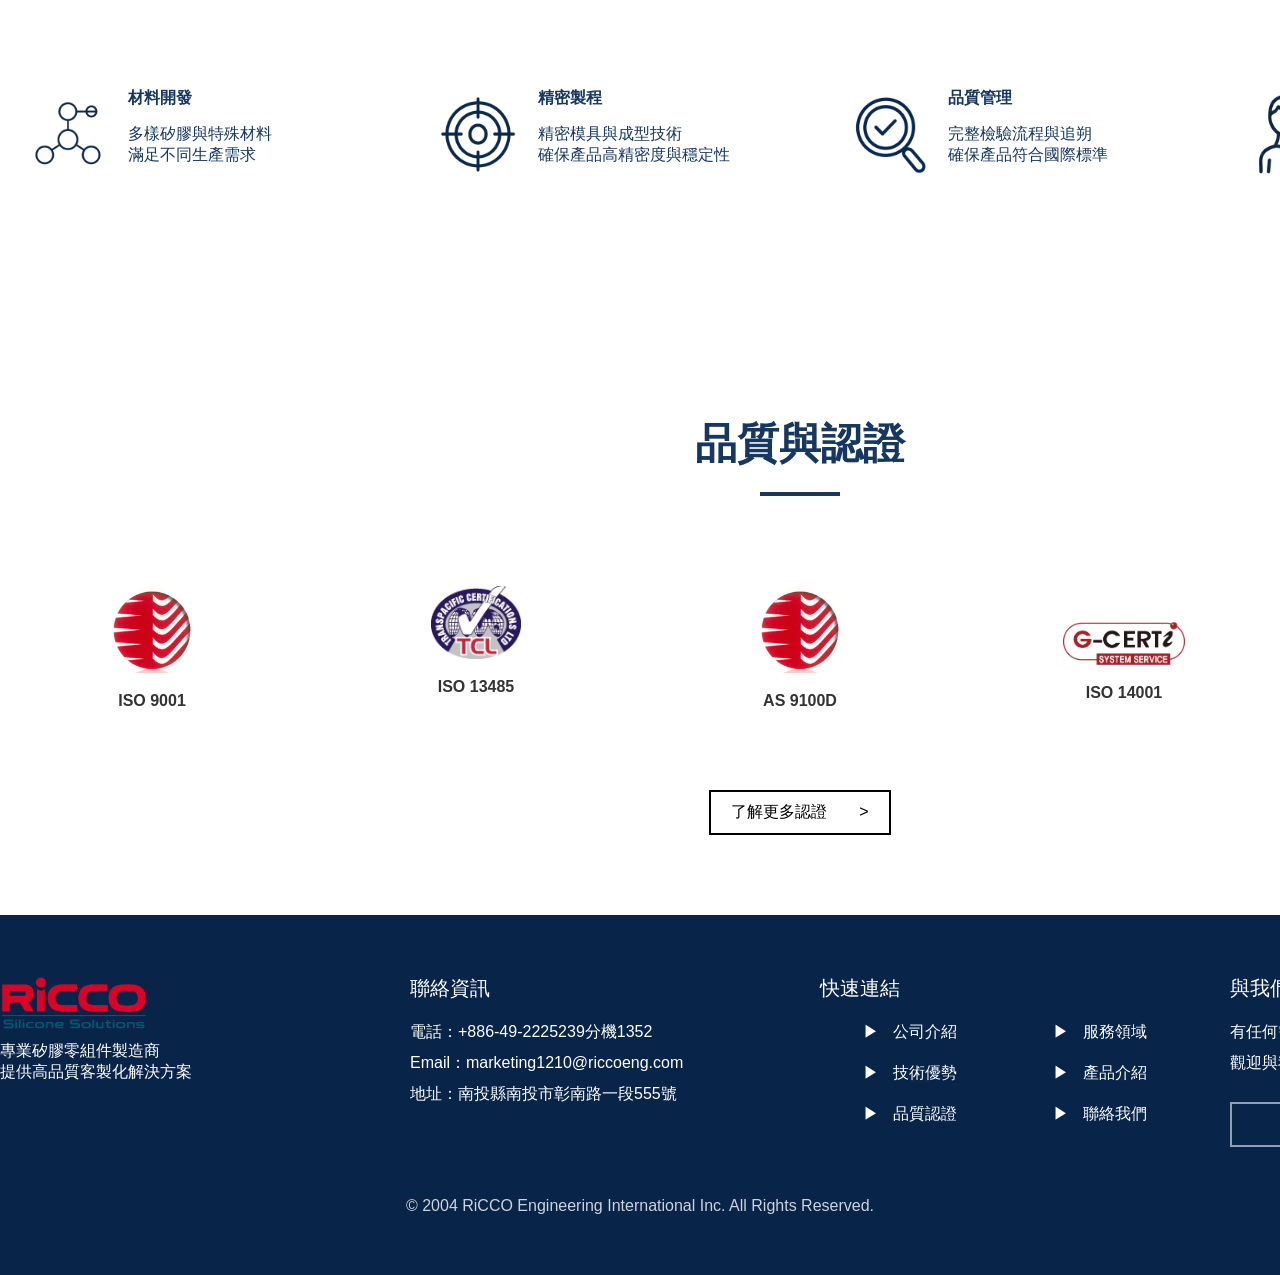
==== commit 8dc589ec: "Update index.html" ====
--- a/index.html
+++ b/index.html
@@ -281,7 +281,7 @@
 		<div>
 			<div class="footer-title">聯絡資訊</div>
 			<ul>
-			<li>電話：+886-49-2225037分機1352</li>
+			<li>電話：+886-49-2225239分機1352</li>
 			<li>Email：marketing1210@riccoeng.com</li>
 			<li>地址：南投縣南投市彰南路一段555號</li>
 			</ul>
@@ -319,4 +319,4 @@
 </footer>
 
 </body>
-</html>+</html>
--- a/css/style.css
+++ b/css/style.css
@@ -148,14 +148,13 @@
 /* ===== Hero ===== */
 
 .hero{
-    height:650px;
-	
+    height:650px;	
     background-size:cover;
     background-position:center;
     display:flex;
     align-items:center;
 }
-/* height:650px; */
+
 
 /*
 .hero{
@@ -207,6 +206,27 @@
     text-decoration:none;
 }
 
+.btn2{   
+    margin-top:35px;
+    padding:14px 40px; 
+	display: inline-block;
+    background-color: #ffffff;    /* 白底 */
+    border: 2px solid #000000;    /* 黑框：2px 粗細、實線、黑色 */
+    color: #000000;               /* 文字顏色：黑色 */
+    text-decoration: none;        /* 移除超連結底線 (若為 <a> 標籤) */
+    padding: 10px 20px;           /* 內距：上下 10px，左右 20px (撐開框框空間) */	
+}
+
+.btn3{         
+    background:#082449
+    color:white; 
+	display: inline-block;
+	background-color: #082449;    /* 白底 */
+	border: 2px solid #8EA0B2;    /* 黑框：2px 粗細、實線、黑色 */	
+	text-decoration: none;        /* 移除超連結底線 (若為 <a> 標籤) */
+	padding: 10px 60px;           /* 內距：上下 10px，左右 20px (撐開框框空間) */
+}
+
 /* ===== Section ===== */
 
 section{
@@ -217,6 +237,42 @@
     width:1600px; /* 1200px */
     margin:auto;
 }
+
+.container2{
+    width:1600px; /* 1200px */
+    margin:auto;
+}
+
+/* 基本設定：圖片預設無透明度，並加上平滑過渡效果 */
+.container2 img {
+  width: 30%; /* 依版面需求調整寬度 */
+  opacity: 1;
+  transition: opacity 0.4s ease-in-out;
+}
+
+/* 當滑鼠移到整個容器時，將所有圖片淡化為 0.3 (30% 不透明度)
+.container2:hover img {
+  opacity: 0.3;
+}
+ */
+ 
+/* 當滑鼠單獨移到某張圖片上方時，該張圖片恢復為 1 (完全不透明)
+.container2 img:hover {
+  opacity: 1;
+}
+ */ 
+
+
+/* 當滑鼠進入「總容器」時，把所有區塊都變淡 */
+.container2:hover .category-card {
+  opacity: 0.3;
+}
+
+/* 當滑鼠指到「特定區塊」時（不論是圖片或文字），該區塊恢復完全不透明 */
+.container2 .category-card:hover {
+  opacity: 1;
+}
+
 
 .section-title{
     text-align:center;
@@ -224,6 +280,28 @@
     color:#163760;
     margin-bottom:60px;
 }
+
+
+.section-title2{        
+    color:#163760;
+    margin-bottom:60px;
+	padding-left: 15px; 
+	position: relative;
+}
+
+.section-title2::before {
+  content: "";
+  position: absolute;
+  left: 0;
+  top: 50%;
+  transform: translateY(-50%); /* 讓線條垂直置中對齊文字 */
+  width: 5px; /* 線條寬度 */
+  height: 80%; /* 線條高度 */
+  background-color: #163760;  /* 線條顏色 #ff5722; */
+  border-radius: 2px; /* 讓線條邊緣變圓滑 */
+}
+
+
 
 .section-title:after{
     content:"";
@@ -294,6 +372,13 @@
     gap:40px;
 }
 
+
+.advantages3{
+    display:grid;
+    grid-template-columns:repeat(4,1fr);
+	gap:40px;	
+}
+
 .adv{
 	display:flex;
     text-align:center;
@@ -302,15 +387,52 @@
 	gap: 12px;		
 }
 
+
 .adv2 { 
   margin: 0 auto;
-  padding: 20px;
-}
+  padding: 20px;  
+}
+
+.adv3 {	  
+	display:flex;
+	text-align:center;
+	background:white;
+	padding:40px 20px;
+	gap: 12px;
+   
+	justify-content: center; 
+	align-items: center;          /*  讓子元件在垂直方向上「置中對齊」，確保各區塊對齊同一水平線 */
+	position: relative; /* 為了讓偽元素定位基準正確 */
+
+}
+
+  /* 移除最後一個區塊的隔線 */
+.adv3:last-child::after {
+    display: none;
+}
+
+  /* 透過偽元素繪製半高垂直隔線 */
+  .adv3::after {
+    content: '';
+    position: absolute;
+    right: 0;
+    top: 50%;
+    transform: translateY(-50%);
+    width: 2px; /* 隔線寬度 */
+    height: 50%; /* 隔線高度為父層的一半 */
+    background-color: #ccc; /* 隔線顏色 */
+  }
 
 .icon{
     font-size:50px;
     color:#163760;
     margin-bottom:20px;
+}
+
+.icon3{
+    font-size:50px;
+    color:#163760;
+	align-items: center;
 }
 
 .display-h{
@@ -337,6 +459,7 @@
 	text-align: start;
 }
 
+
 .adv h4{
     margin-bottom:15px;
 }
@@ -372,6 +495,72 @@
 }
 
 
+/* 單一欄位：佔寬 25% (扣除間距) */
+.block3 {
+  flex: 1 1 calc(25% - 20px);
+  background-color: #fff;
+  border-radius: 8px;
+  overflow: hidden;
+  /* box-shadow: 0 2px 5px rgba(0,0,0,0.1); */
+  display: flex;
+  flex-direction: column;
+}
+
+/* 上半區域：左右配置 */
+.upper-section {
+  display: flex;
+  padding: 20px;
+  gap: 15px;
+  
+  justify-content: flex-end;
+  
+  /* border-bottom: 1px solid #eee; */
+}
+
+
+/* 上半部的左區域（圖片容器）：設定為 flex 並水平置中 */
+.image-wrapper {
+  flex: 0 0 100px;      /* 固定左區域寬度，可依需求調整 */
+  display: flex;
+  /* justify-content: center;  讓圖片在左區域內水平置中 */
+  align-items: center;
+  
+  justify-content: flex-end;
+
+}
+
+
+.upper-section img {
+  width: 80px;
+  height: 80px;
+  object-fit: cover; 
+  border-radius: 4px;
+  
+  align-items: center; /* 上下垂直置中 */
+}
+
+.upper-section .text-content {
+  flex: 1;
+  font-size: 14px;
+  line-height: 1.5;
+  /* color: #333; */
+  
+  align-items: center; /* 上下垂直置中 */
+  text-align: center; /* 文字水平置中 */
+}
+
+/* 下半區域：文字水平置中 */
+.lower-section {
+  padding: 20px;
+  text-align: center; /* 文字水平置中 */
+  font-size: 16px;
+  font-weight: bold;
+  
+  /* color: #0066cc; */
+  /* background-color: #fafafa; */
+}
+
+
 
 
 
@@ -414,8 +603,10 @@
     width:1600px;  /* 1200px */
     margin:auto;
     display:grid;
-    grid-template-columns:2fr 2fr 1fr 1fr 2fr;
+    /* grid-template-columns:1fr 1fr 1fr 1fr 2fr; */
+	grid-template-columns:1fr 1fr 1fr 1fr;
     gap:40px;
+	column-rule: 1px solid #ccc; /* 快速設定垂直分隔線 */
 }
 
 .footer-title{
@@ -440,6 +631,23 @@
     text-align:center;
     margin-top:40px;
     opacity:.8;
+}
+
+.grid-container {
+  display: grid;
+  /* 定義 3 等份的欄位，寬度分別為 1fr */
+  grid-template-columns: repeat(2, 1fr); 
+  /* 定義間距 */
+  gap: 10px;
+  /* 清除 ul 預設的 padding 與清單符號 */
+  list-style: none;
+  padding: 0;
+}
+
+.grid-container li {
+  background-color: #082449;
+  /* padding: 10px; */
+  text-align: center;
 }
 
 /* ===== Responsive ===== */
@@ -650,6 +858,78 @@
     height:180px;
     object-fit:contain;
 }
+
+/* 網格佈局：水平分為四個區塊 */
+.container4 {
+	display: grid;
+	grid-template-columns: repeat(4, 1fr);
+	gap: 20px;
+	max-width: 1600px;
+	margin: 0 auto;
+	/* background-color: #D7DEE5; */
+	background-color: #F5F5F5;
+}
+
+/* 每個區塊設定 */
+.block4 {
+	background-color: #ffffff;
+	/* border: 1px solid #ddd; */
+	/* border-radius: 8px; */
+	overflow: hidden;
+	display: flex;
+	flex-direction: column;
+	background-color: #F5F5F5;
+}
+
+/* == 上方的區域 == */
+.block-top {
+	display: flex;
+	height: 120px; /* 200px根據需求調整高度 */
+	/* border-bottom: 1px solid #eee; */
+}
+
+/* 上面區域 - 左邊：圖垂直置中靠右 */
+.content-left {
+	flex: 1;
+	display: flex;
+	align-items: flex-end; /* 垂直置中 */
+	justify-content: flex-end; /* 水平靠右 */
+	padding-right: 15px;
+}
+
+.content-left img {
+	width: 108px;   /* 96px */
+	height: 108px;
+	object-fit: contain;
+}
+
+/* 上面區域 - 右邊：文字垂直置中靠左 */
+.content-right {
+	flex: 1;
+	display: flex;
+	align-items: center; /* 垂直置中 */
+	justify-content: flex-start; /* 水平靠左 */
+	padding-left: 15px;
+	font-size: 16px;
+	color: #333;
+}
+
+/* == 下面的區域 == */
+.block-bottom {
+	flex: 1;
+	min-height: 50px ; /* 100px根據需求調整高度 */
+	display: flex;
+	align-items: flex-start; /* 垂直置中 */
+	justify-content: center; /* 水平置中 */
+	padding: 15px;
+	text-align: center;
+	color: #666;
+	/* background-color: #fafafa; */
+}
+
+
+
+
 
 /* =========================
    Custom Capability
@@ -697,7 +977,7 @@
 
 .company-banner-grid{
     display:grid;
-    grid-template-columns:1fr 1fr;
+    /*grid-template-columns:1fr 1fr;*/
     gap:50px;
     align-items:center;
 }
@@ -733,10 +1013,11 @@
 ========================= */
 
 .company-statistics{
-    background:#f7f9fc;
+    background:white;
     padding:80px 0;
 }
-
+/* background:#f7f9fc; */
+ 
 .stats-grid{
     display:grid;
     grid-template-columns:repeat(4,1fr);
@@ -764,6 +1045,7 @@
 ========================= */
 
 .vision-section{
+	background:white;
     padding:80px 0;
 }
 
@@ -789,9 +1071,10 @@
 ========================= */
 
 .company-information{
-    background:#f7f9fc;
+    background:white;
     padding:80px 0;
 }
+/* background:#f7f9fc; */
 
 .info-grid{
     display:grid;
